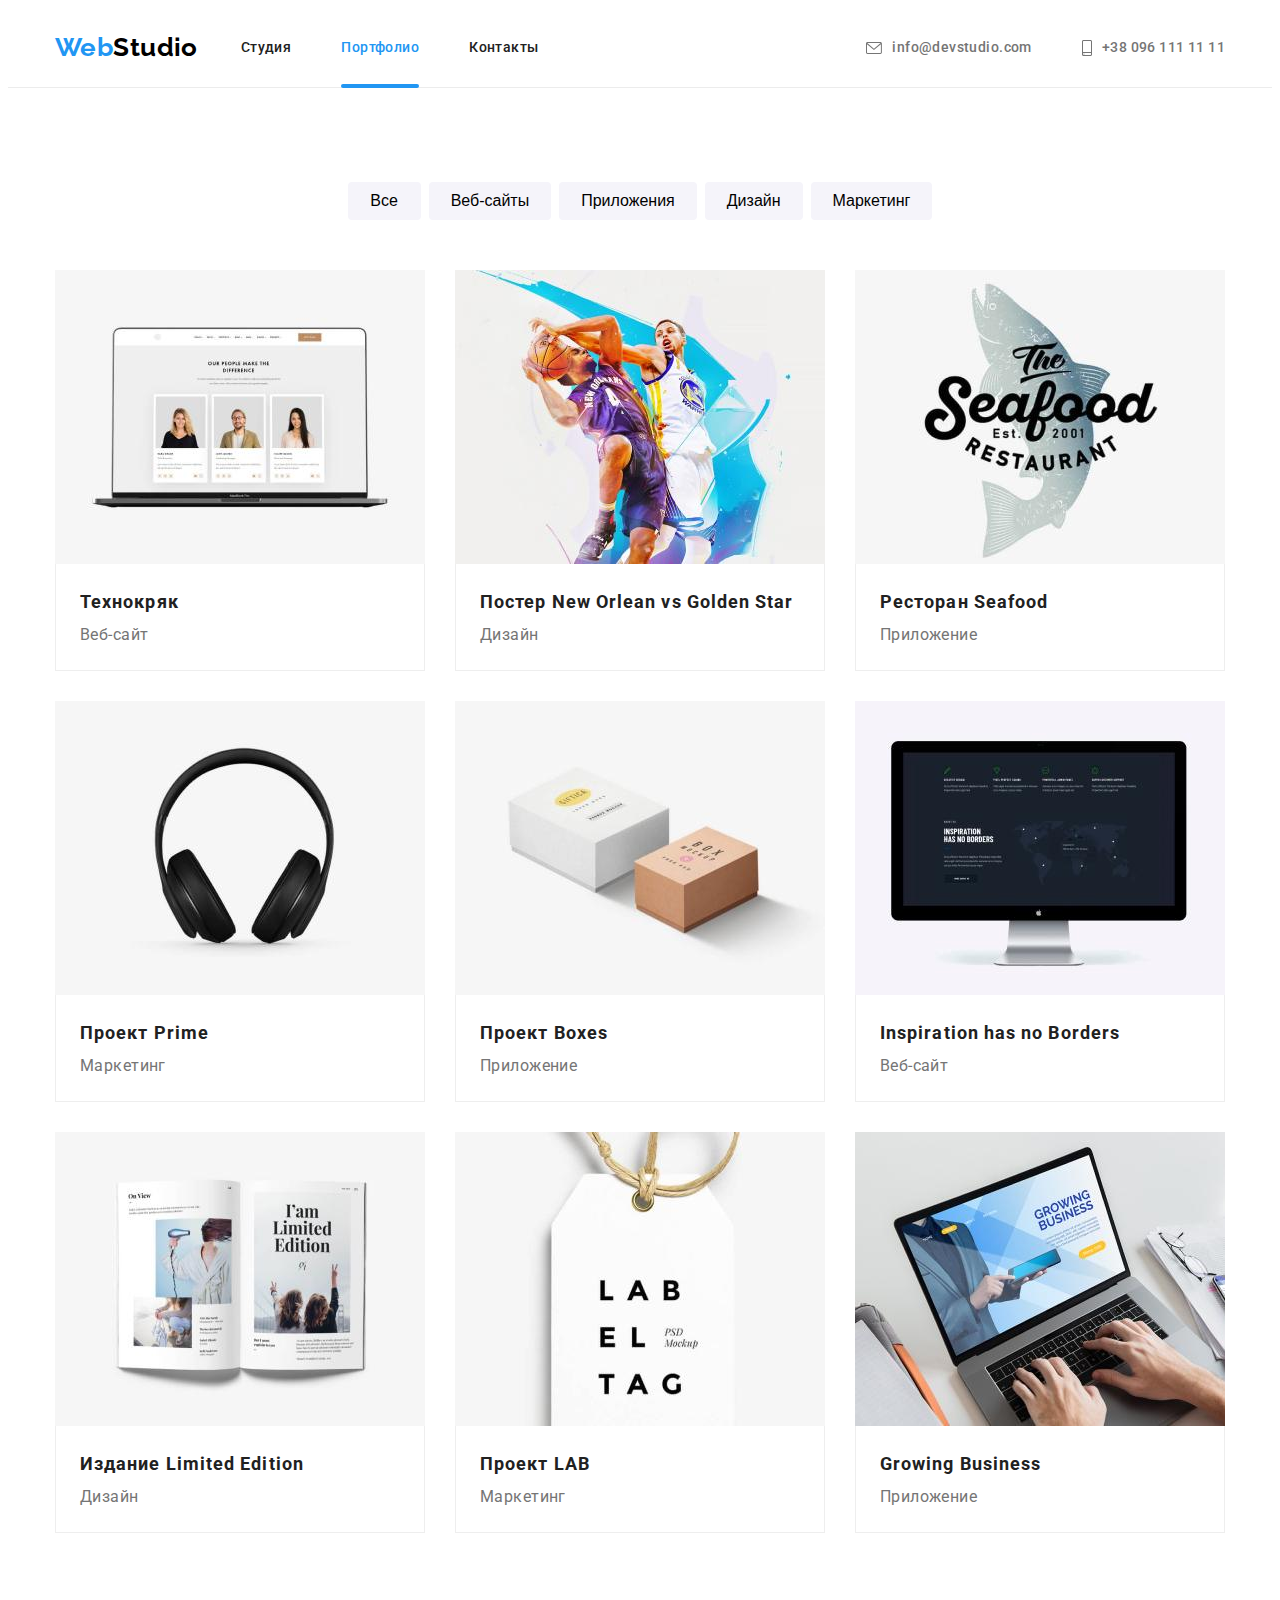
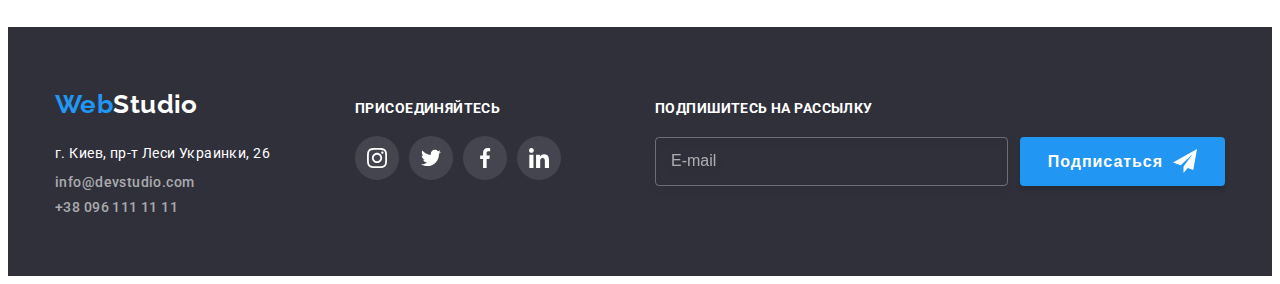
==== portfolio.html @ cdb97df7 "Initial commit" ====
<!DOCTYPE html>
<html lang="en">
  <head>
    <meta charset="UTF-8" />
    <meta http-equiv="X-UA-Compatible" content="IE=edge" />
    <meta name="viewport" content="width=device-width, initial-scale=1.0" />
    <title>Портфолио</title>
    <link
      rel="stylesheet"
      href="https://cdnjs.cloudflare.com/ajax/libs/modern-normalize/1.0.0/modern-normalize.min.css"
      integrity="sha512-ISS7cAi1PEhQ8jnbJpJZMd29NlhNj4AWYyLOSp2CE/CsHxTCu+r+t0D2yoJudVrd0/8fTVPUVDzY5Tvli75u/g=="
      crossorigin="anonymous"
    />
    <link rel="preconnect" href="https://fonts.gstatic.com" />
    <link
      href="https://fonts.googleapis.com/css2?family=Raleway:wght@700&family=Roboto:wght@400;500;700;900&display=swap"
      rel="stylesheet"
    />
    <link rel="stylesheet" href="./css/main.min.css" />
  </head>
  <body>
    <!-- Шапка -->
    <header class="header">
      <div class="header__container container">
        <nav class="header__nav">
          <a href="./index.html" class="logo">
            <span class="logo__web">Web</span><span class="logo__studio">Studio</span></a
          >
          <ul class="list header__links">
            <li class="header__item"><a href="./index.html" class="link header__link">Студия</a></li>
            <li class="header__item"><a href="./portfolio.html" class="link header__link current">Портфолио</a></li>
            <li class="header__item"><a href="" class="link header__link">Контакты</a></li>
          </ul>
        </nav>
        <ul class="list header__contacts">
          <li class="header__item">
            <a href="mailto:info@devstudio.com" class="link header__contact-link mail header__link">
              <svg class="header__icon" width="16" height="12"><use href="./images/sprite.svg#icon-envelope"></use></svg
              >info@devstudio.com
            </a>
          </li>
          <li class="header__item">
            <a href="tel:+380961111111" class="link header__contact-link phone header__link"
              ><svg class="header__icon" width="10" height="16">
                <use href="./images/sprite.svg#icon-smartphone"></use></svg
              >+38 096 111 11 11</a
            >
          </li>
        </ul>
      </div>
    </header>
    <main>
      <section class="section">
        <div class="container">
          <h1 class="visually-hidden">Портфолио</h1>
          <ul class="list filter-list">
            <li class="filter-list__item">
              <button type="button" class="button filter-list__button">Все</button>
            </li>
            <li class="filter-list__item">
              <button type="button" class="button filter-list__button">Веб-сайты</button>
            </li>
            <li class="filter-list__item">
              <button type="button" class="button filter-list__button">Приложения</button>
            </li>
            <li class="filter-list__item">
              <button type="button" class="button filter-list__button">Дизайн</button>
            </li>
            <li class="filter-list__item">
              <button type="button" class="button filter-list__button">Маркетинг</button>
            </li>
          </ul>
          <ul class="list portfolio-list">
            <li class="portfolio-item">
              <a href="" class="link portfolio-item__link">
                <div class="portfolio-item__img">
                  <img src="./images/portfolio/img_1.jpg" alt="ноутбук с открытым сайтом" width="370" />
                  <div class="overlay">
                    <p>
                      Технокряк это современная площадка распространения коронавируса. Компании используют эту платформу
                      для цифрового шпионажа и атак на защищённые сервера конкурентов.
                    </p>
                  </div>
                </div>
                <div class="portfolio-item__meta">
                  <h2 class="portfolio-item__title">Технокряк</h2>
                  <p class="portfolio-item__type">Веб-сайт</p>
                </div>
              </a>
            </li>
            <li class="portfolio-item">
              <a href="" class="link portfolio-item__link">
                <div class="portfolio-item__img">
                  <img src="./images/portfolio/img_2.jpg" alt="постер два баскетболиста" width="370" />
                  <div class="overlay">
                    <p></p>
                  </div>
                </div>
                <div class="portfolio-item__meta">
                  <h2 class="portfolio-item__title">Постер New Orlean vs Golden Star</h2>
                  <h3 class="portfolio-item__type">Дизайн</h3>
                </div>
              </a>
            </li>
            <li class="portfolio-item">
              <a href="" class="link portfolio-item__link">
                <div class="portfolio-item__img">
                  <img src="./images/portfolio/img_3.jpg" alt="логотип ресторана" width="370" />
                  <div class="overlay">
                    <p></p>
                  </div>
                </div>
                <div class="portfolio-item__meta">
                  <h2 class="portfolio-item__title">Ресторан Seafood</h2>
                  <h3 class="portfolio-item__type">Приложение</h3>
                </div>
              </a>
            </li>
            <li class="portfolio-item">
              <a href="" class="link portfolio-item__link">
                <div class="portfolio-item__img">
                  <img src="./images/portfolio/img_4.jpg" alt="наушники" width="370" />
                  <div class="overlay">
                    <p></p>
                  </div>
                </div>
                <div class="portfolio-item__meta">
                  <h2 class="portfolio-item__title">Проект Prime</h2>
                  <h3 class="portfolio-item__type">Маркетинг</h3>
                </div>
              </a>
            </li>
            <li class="portfolio-item">
              <a href="" class="link portfolio-item__link">
                <div class="portfolio-item__img">
                  <img src="./images/portfolio/img_5.jpg" alt="две коробочки" width="370" />
                  <div class="overlay">
                    <p></p>
                  </div>
                </div>
                <div class="portfolio-item__meta">
                  <h2 class="portfolio-item__title">Проект Boxes</h2>
                  <h3 class="portfolio-item__type">Приложение</h3>
                </div>
              </a>
            </li>
            <li class="portfolio-item">
              <a href="" class="link portfolio-item__link">
                <div class="portfolio-item__img">
                  <img src="./images/portfolio/img_6.jpg" alt="монитор для ПК" width="370" />
                  <div class="overlay">
                    <p></p>
                  </div>
                </div>
                <div class="portfolio-item__meta">
                  <h2 class="portfolio-item__title">Inspiration has no Borders</h2>
                  <h3 class="portfolio-item__type">Веб-сайт</h3>
                </div>
              </a>
            </li>
            <li class="portfolio-item">
              <a href="" class="link portfolio-item__link">
                <div class="portfolio-item__img">
                  <img src="./images/portfolio/img_7.jpg" alt="открытая книга" width="370" />
                  <div class="overlay">
                    <p></p>
                  </div>
                </div>
                <div class="portfolio-item__meta">
                  <h2 class="portfolio-item__title">Издание Limited Edition</h2>
                  <h3 class="portfolio-item__type">Дизайн</h3>
                </div>
              </a>
            </li>
            <li class="portfolio-item">
              <a href="" class="link portfolio-item__link">
                <div class="portfolio-item__img">
                  <img src="./images/portfolio/img_8.jpg" alt="ярлык" width="370" />
                  <div class="overlay">
                    <p></p>
                  </div>
                </div>
                <div class="portfolio-item__meta">
                  <h2 class="portfolio-item__title">Проект LAB</h2>
                  <h3 class="portfolio-item__type">Маркетинг</h3>
                </div>
              </a>
            </li>
            <li class="portfolio-item">
              <a href="" class="link portfolio-item__link">
                <div class="portfolio-item__img">
                  <img src="./images/portfolio/img_9.jpg" alt="ноутбук на столе" width="370" />
                  <div class="overlay">
                    <p></p>
                  </div>
                </div>
                <div class="portfolio-item__meta">
                  <h2 class="portfolio-item__title">Growing Business</h2>
                  <h3 class="portfolio-item__type">Приложение</h3>
                </div>
              </a>
            </li>
          </ul>
        </div>
      </section>
    </main>
    <!-- Футер -->
    <footer class="footer">
      <div class="container footer__container">
        <div class="footer__contacts">
          <a href="./index.html" class="logo footer__logo">
            <span class="logo__web">Web</span><span class="logo__studio--footer">Studio</span></a
          >
          <address>
            <span class="address">г. Киев, пр-т Леси Украинки, 26</span>
            <a href="mailto:info@devstudio.com" class="link address__link">info@devstudio.com</a>
            <a href="tel:+380961111111" class="link address__link">+38 096 111 11 11</a>
          </address>
        </div>
        <div class="social-footer">
          <h2 class="social-footer__title">Присоединяйтесь</h2>
          <ul class="list social-footer__list">
            <li class="social-footer__item">
              <a href="" class="link social-footer__link" target="_blank" rel="noreferrer noopener">
                <svg class="social-footer__icon">
                  <use href="./images/sprite.svg#icon-instagram"></use>
                </svg>
              </a>
            </li>
            <li class="social-footer__item">
              <a href="" class="link social-footer__link" target="_blank" rel="noreferrer noopener">
                <svg class="social-footer__icon">
                  <use href="./images/sprite.svg#icon-twitter"></use>
                </svg>
              </a>
            </li>
            <li class="social-footer__item">
              <a href="" class="link social-footer__link" target="_blank" rel="noreferrer noopener">
                <svg class="social-footer__icon">
                  <use href="./images/sprite.svg#icon-facebook"></use>
                </svg>
              </a>
            </li>
            <li class="social-footer__item">
              <a href="" class="link social-footer__link" target="_blank" rel="noreferrer noopener">
                <svg class="social-footer__icon">
                  <use href="./images/sprite.svg#icon-linkedin"></use>
                </svg>
              </a>
            </li>
          </ul>
        </div>
        <div class="subscription">
          <h2 class="subscription__actions">Подпишитесь на рассылку</h2>
          <form class="subscription__form">
            <input class="subscription__form__field" type="email" placeholder="E-mail" name="subscription-email" />
            <button class="subscription__btn-submit" type="submit">
              Подписаться<svg class="subscription__icon" width="24" height="24">
                <use href="./images/sprite.svg#icon-send"></use>
              </svg>
            </button>
          </form>
        </div>
      </div>
    </footer>
  </body>
</html>
---- css/main.min.css ----
:root{--main-text-color: #757575;--title-text-color: #212121;--accent-text-color: #2196f3;--accent-buton-color: #188ce8;--filter-button-color: #f5f4fa;--dark-bg-color: #2f303a;--logo-dark-color: #000000;--main-title-color: #ffffff;--light_bg-color: #f5f4fa;--icon_color: #afb1b8;--animation-proprety: cubic-bezier(0.4, 0, 0.2, 1)}html{box-sizing:border-box}*,*::after,*::before{box-sizing:inherit}body{font-family:'Roboto', sans-serif;font-size:14px;line-height:1.71;letter-spacing:0.03em;color:var(--main-text-color);background-color:var(--main-title-color)}.link{text-decoration:none;font-weight:500;line-height:1.14;color:var(--title-text-color);transition-property:color;transition-duration:250ms;transition-timing-function:var(--animation-proprety)}.current,.link:hover,.link:focus{color:var(--accent-text-color)}.list{list-style:none;padding-left:0;margin:0}.list-title{font-size:14px;line-height:1.17;text-transform:uppercase;margin-bottom:10px}.title{font-weight:700;color:var(--title-text-color)}address{font-style:normal}h1,h2,h3,ul,p{margin-top:0;margin-bottom:0}img{display:block;max-width:100%;height:auto}.section{padding-bottom:94px;padding-top:94px}.section-title{margin-bottom:50px;font-size:36px;line-height:1.17;text-align:center}.visually-hidden{position:absolute !important;clip:rect(1px 1px 1px 1px);clip:rect(1px, 1px, 1px, 1px);padding:0 !important;border:0 !important;height:1px !important;width:1px !important;overflow:hidden}.container{width:1200px;padding-left:15px;padding-right:15px;margin-left:auto;margin-right:auto}.button{display:inline-block;padding:6px 22px;font-weight:500;font-size:16px;line-height:1.62;text-align:center;cursor:pointer;min-width:73px}.hero__button{font-weight:700;font-size:16px;line-height:1.87;text-align:center;letter-spacing:0.06em;background-color:var(--accent-text-color);color:var(--main-title-color);border:none;box-shadow:0px 4px 4px rgba(0,0,0,0.15);border-radius:4px;padding:10px 32px;transition-property:background-color;transition-duration:250ms;transition-timing-function:var(--animation-proprety)}.hero__button:focus,.hero__button:hover{background-color:var(--accent-buton-color)}.filter-list__button{background-color:var(--filter-button-color);border:none;border-radius:4px;transition-property:background-color, color, box-shadow;transition-duration:250ms;transition-timing-function:var(--animation-proprety)}.filter-list__button:hover,.filter-list__button:active,.filter-list__button:focus{background-color:var(--accent-text-color);color:var(--main-title-color);box-shadow:0px 3px 1px rgba(0,0,0,0.1),0px 1px 2px rgba(0,0,0,0.08),0px 2px 2px rgba(0,0,0,0.12)}.logo{display:inline-block;font-family:'Raleway', sans-serif;text-decoration:none;font-weight:700;font-size:26px;line-height:1.38;margin-right:93px}.logo__web{color:var(--accent-text-color)}.logo__studio{color:var(--logo-dark-color)}.logo__studio--footer{color:var(--main-title-color)}.social-list{display:inline-flex;padding-top:16px}.social-list__item+.social-list__item{margin-left:10px}.social-icons__link{display:flex;justify-content:center;align-items:center;width:44px;height:44px;border-radius:50%;background-color:var(--main-title-color);transition-property:background-color;transition-duration:250ms;transition-timing-function:var(--animation-proprety)}.social-icons__link:hover,.social-icons__link:focus{background-color:var(--accent-text-color)}.social-icons__link:hover .social-list__icon,.social-icons__link:focus .social-list__icon{fill:var(--main-title-color)}.social-list__icon{width:20px;height:20px;fill:var(--icon_color);transition-property:fill;transition-duration:250ms;transition-timing-function:var(--animation-proprety)}.social-footer__title{font-size:14px;font-weight:700;line-height:16px;letter-spacing:0.03em;text-transform:uppercase;margin-bottom:20px;color:var(--main-title-color);text-transform:uppercase}.social-footer__list{display:inline-flex}.social-footer__item+.social-footer__item{margin-left:10px}.social-footer__link{display:flex;justify-content:center;align-items:center;width:44px;height:44px;border-radius:50%;background:rgba(255,255,255,0.1);transition-property:background-color;transition-duration:250ms;transition-timing-function:var(--animation-proprety)}.social-footer__link:hover,.social-footer__link:focus{background-color:var(--accent-text-color)}.social-footer__icon{width:20px;height:20px;fill:var(--main-title-color)}.filter-list{display:flex;justify-content:center}.filter-list__item{margin-right:8px}.filter-list__item:last-child{margin-right:0}.backdrop{position:fixed;top:0;left:0;background-color:rgba(0,0,0,0.2);width:100%;height:100%;opacity:1;transition:opacity 250ms var(--animation-proprety)}.modal{position:absolute;top:50%;left:50%;padding:40px;transform:translate(-50%, -50%);width:100%;max-width:530px;min-height:580px;background:var(--main-title-color);box-shadow:0px 1px 3px rgba(0,0,0,0.12),0px 1px 1px rgba(0,0,0,0.14),0px 2px 1px rgba(0,0,0,0.2);border-radius:4px;transition-duration:250ms;transition-timing-function:var(--animation-proprety);justify-content:center}.backdrop.is-hidden{opacity:0;visibility:hidden;pointer-events:none}.is-hidden .modal{transform:translate(100%, 100%) scale(0)}.modal__btn-close{display:flex;position:absolute;top:8px;right:8px;width:30px;height:30px;background:#ffffff;border:1px solid #e6e6e6;border-radius:50%;box-sizing:border-box;justify-content:center;align-items:center;transition-duration:250ms;transition-timing-function:var(--animation-proprety)}.modal__btn-close:hover,.modal__btn-close:focus{fill:var(--accent-text-color)}.modal__btn-submit{border:none;background:var(--accent-text-color);box-shadow:0px 4px 4px rgba(0,0,0,0.15);border-radius:4px;padding:10px 55px;font-weight:700;line-height:1.87;letter-spacing:0.06em;color:var(--main-title-color);margin:auto;transition-duration:250ms;transition-timing-function:var(--animation-proprety)}.modal__btn-submit:focus,.modal__btn-submit:hover{background:var(--accent-buton-color);box-shadow:0px 4px 4px rgba(0,0,0,0.15);border-radius:4px}.form{flex-direction:column;display:flex;justify-content:center}.form__title{font-weight:700;font-size:20px;line-height:1.15;text-align:center;letter-spacing:0.03em;color:var(--title-text-color);margin-bottom:12px}.form__field{position:relative;flex-direction:column;display:flex;margin-bottom:10px}.form__actions{border:1px solid rgba(33,33,33,0.2);box-sizing:border-box;border-radius:4px;padding-top:11px;padding-bottom:11px;padding-left:41px;transition-duration:250ms;transition-timing-function:var(--animation-proprety)}.form__actions:focus{border:1px solid var(--accent-text-color);box-sizing:border-box;border-radius:4px;outline-style:var(--accent-text-color)}.form__actions:focus+.form__icon{fill:var(--accent-text-color)}.form__label{font-size:12px;line-height:1.16;letter-spacing:0.01em;color:var(--main-text-color);margin-bottom:4px}.form__icon{position:absolute;display:inline-block;top:29px;left:15px;transition-duration:250ms;transition-timing-function:var(--animation-proprety)}.form__massage{resize:none;padding:12px 16px;margin-bottom:20px}.form__massage::placeholder{font-size:12px;line-height:1.16;letter-spacing:0.01em;color:rgba(117,117,117,0.5)}.policy-check{padding-bottom:30px}.policy-check__label{display:flex;align-items:center;justify-content:center;font-size:14px;line-height:1.71;color:var(--main-text-color)}.policy-check__checkbox{-webkit-appearance:none;-moz-appearance:none;position:absolute}.policy-check__checkbox:checked+.policy-check__icon{border-color:transparent;background-color:var(--main-title-color);background-image:url(../images/icon_check.svg);background-size:contain;background-origin:border-box;transition-duration:250ms;transition-timing-function:var(--animation-proprety)}.policy-check__icon{width:16px;height:15px;border:2px solid var(--title-text-color);border-radius:2px;margin-right:7px;transition-duration:250ms;transition-timing-function:var(--animation-proprety)}.policy-check__link{color:var(--accent-text-color);padding-left:4px}.overlay{position:absolute;top:0;left:0;width:100%;height:100%;background-color:rgba(33,150,243,0.9);transform:translatey(100%);transition:transform 250ms var(--animation-proprety);padding:63px 24px;font-size:18px;font-weight:400;line-height:1.56;color:var(--main-title-color)}.subscription{flex-basis:calc(50% - 15px)}.subscription__actions{font-family:Roboto;font-style:normal;font-size:14px;font-weight:700;line-height:1.14;text-transform:uppercase;color:var(--main-title-color);margin-bottom:20px}.subscription__form{display:flex;justify-content:space-between}.subscription__form ::placeholder{font-size:16px;line-height:1.25;color:rgba(255,255,255,0.6)}.subscription__form__field{width:100%;border:1px solid rgba(255,255,255,0.3);box-sizing:border-box;filter:drop-shadow(0px 4px 4px rgba(0,0,0,0.15));border-radius:4px;background-color:transparent;padding:15px;margin-bottom:0px;color:var(--main-title-color)}.subscription__btn-submit{border:none;display:flex;padding:10px 28px;background:var(--accent-text-color);box-shadow:0px 4px 4px rgba(0,0,0,0.15);border-radius:4px;color:var(--main-title-color);font-weight:700;line-height:1.87;font-size:16px;letter-spacing:0.06em;cursor:pointer;margin-left:12px;align-items:center}.subscription__icon{margin-left:10px}.header{height:80px;border-bottom:1px solid #ececec}.header__container{display:flex;align-items:center;justify-content:space-between;padding-top:0;padding-bottom:0}.header__nav{display:flex;align-items:center}.header__links{display:flex;align-items:center;margin-left:-50px}.header__contacts{display:flex;align-items:center}.header__item{position:relative;margin-left:50px}.header__item:first-child{margin-left:0}.current::after{content:'';position:absolute;bottom:0;left:0;width:100%;height:4px;background:var(--accent-text-color);border-radius:2px}.header__link{display:block;padding-top:32px;padding-bottom:32px}.header__contact-link{display:inline-flex;align-items:center;color:var(--main-text-color)}.header__contact-link:hover .header__icon{fill:var(--accent-text-color)}.header__icon{fill:var(--main-text-color);margin-right:10px;transition-property:fill;transition-duration:250ms;transition-timing-function:var(--animation-proprety)}.hero{padding-left:0;padding-right:0;text-align:center;max-width:1600px;height:600px;background-color:var(--dark-bg-color);margin-right:auto;margin-left:auto;background-image:linear-gradient(to right, rgba(47,48,58,0.4), rgba(47,48,58,0.4)),url(../css/img/hero.jpg);background-position:center;background-repeat:no-repeat;background-size:cover}.hero__container{text-align:center;max-width:696px;padding-top:200px;padding-bottom:200px}.hero__main-title{margin-bottom:30px;font-weight:900;font-size:44px;line-height:1.36;color:var(--main-title-color);letter-spacing:0.06em;text-transform:uppercase}.advantages__list{display:flex}.advantages__item+.advantages__item{margin-left:30px}.advantages__list-title{font-size:14px;line-height:1.17;text-transform:uppercase;margin-bottom:10px;padding-top:30px}.advantages__item::before{display:block;content:'';height:120px;background-color:var(--light_bg-color);background-position:center;background-repeat:no-repeat;border-radius:4px}.advantages__icon-antena::before{background-image:url(../css/img/antenna.svg)}.advantages__icon-clock::before{background-image:url(../css/img/clock.svg)}.advantages__icon-diagram::before{background-image:url(../css/img/diagram.svg)}.advantages__icon-astronaut::before{background-image:url(../css/img/astronaut.svg)}.about-us{padding-top:0}.about-us__item+.about-us__item{margin-left:30px}.about-us__container{padding-top:0px}.about-us__list{display:flex}.about-us__item{position:relative}.about-us__list-title{position:absolute;font-size:14px;line-height:1.17;text-transform:uppercase;margin-bottom:10px;bottom:0;margin-bottom:0;text-align:center;width:100%;padding-top:27px;padding-bottom:27px;color:var(--main-title-color);background-color:rgba(47,48,58,0.8)}.our-team{background-color:var(--light_bg-color)}.our-team__list{display:flex;justify-content:space-between;font-size:16px;line-height:1.187;text-align:center}.team-member{width:270px;height:428px;background:#ffffff;box-shadow:0px 1px 3px rgba(0,0,0,0.12),0px 1px 1px rgba(0,0,0,0.14),0px 2px 1px rgba(0,0,0,0.2);border-radius:0px 0px 4px 4px}.team-member+.team-member{margin-left:30px}.team-member__info{padding-top:30px;padding-bottom:30px}.team-member__name{padding-bottom:10px;font-weight:500;color:#212121}.customers__list{display:flex}.customers__item+.customers__item{margin-left:30px}.customers__link{display:inline-flex;align-items:center;justify-content:center;height:90px;width:170px;border:1px solid var(--icon_color);box-sizing:border-box;border-radius:4px;fill:var(--icon_color);transition-property:border;transition-duration:250ms;transition-timing-function:var(--animation-proprety)}.customers__link:hover,.customers__link:focus{border:1px solid var(--accent-text-color)}.customers__link:hover .customers__logo,.customers__link:focus .customers__logo{fill:var(--accent-text-color)}.customers__logo{transition-property:fill;transition-duration:250ms;transition-timing-function:var(--animation-proprety)}.portfolio-item__meta{background:#ffffff;border-right:1px solid #eeeeee;border-bottom:1px solid #eeeeee;border-left:1px solid #eeeeee;padding:20px 24px}.portfolio-item__title{font-size:18px;line-height:2;letter-spacing:0.06em}.portfolio-item__type{font-weight:400;font-size:16px;line-height:1.87;color:var(--main-text-color)}.portfolio-list{display:flex;flex-wrap:wrap;padding-top:50px}.portfolio-item{margin-right:30px;margin-bottom:30px;background:#ffffff;flex-basis:calc((100% - 60px) / 3)}.portfolio-item:nth-child(3n){margin-right:0}.portfolio-item:nth-last-child(-n+3){margin-bottom:0}.portfolio-item:hover .overlay{transform:translatey(0)}.portfolio-item__link{display:block;transition-property:color, box-sizing, box-shadow;transition-duration:250ms;transition-timing-function:var(--animation-proprety)}.portfolio-item__link:hover,.portfolio-item__link:focus{color:var(--title-text-color);border:1px solid #eeeeee;box-sizing:border-box;box-shadow:0px 1px 1px rgba(0,0,0,0.12),0px 4px 4px rgba(0,0,0,0.06),1px 4px 6px rgba(0,0,0,0.16)}.portfolio-item__img{position:relative;overflow:hidden}.footer{background-color:var(--dark-bg-color)}.footer__logo{display:block;margin-bottom:20px}.footer__container{display:flex;align-items:baseline;justify-content:space-between;padding-top:60px;padding-bottom:60px}.address{color:var(--main-title-color)}.address__link{display:block;padding-top:9px;color:rgba(255,255,255,0.6)}.social-footer,.footer__contacts{flex-basis:calc((50% - 45px) / 2)}
/*# sourceMappingURL=main.min.css.map */
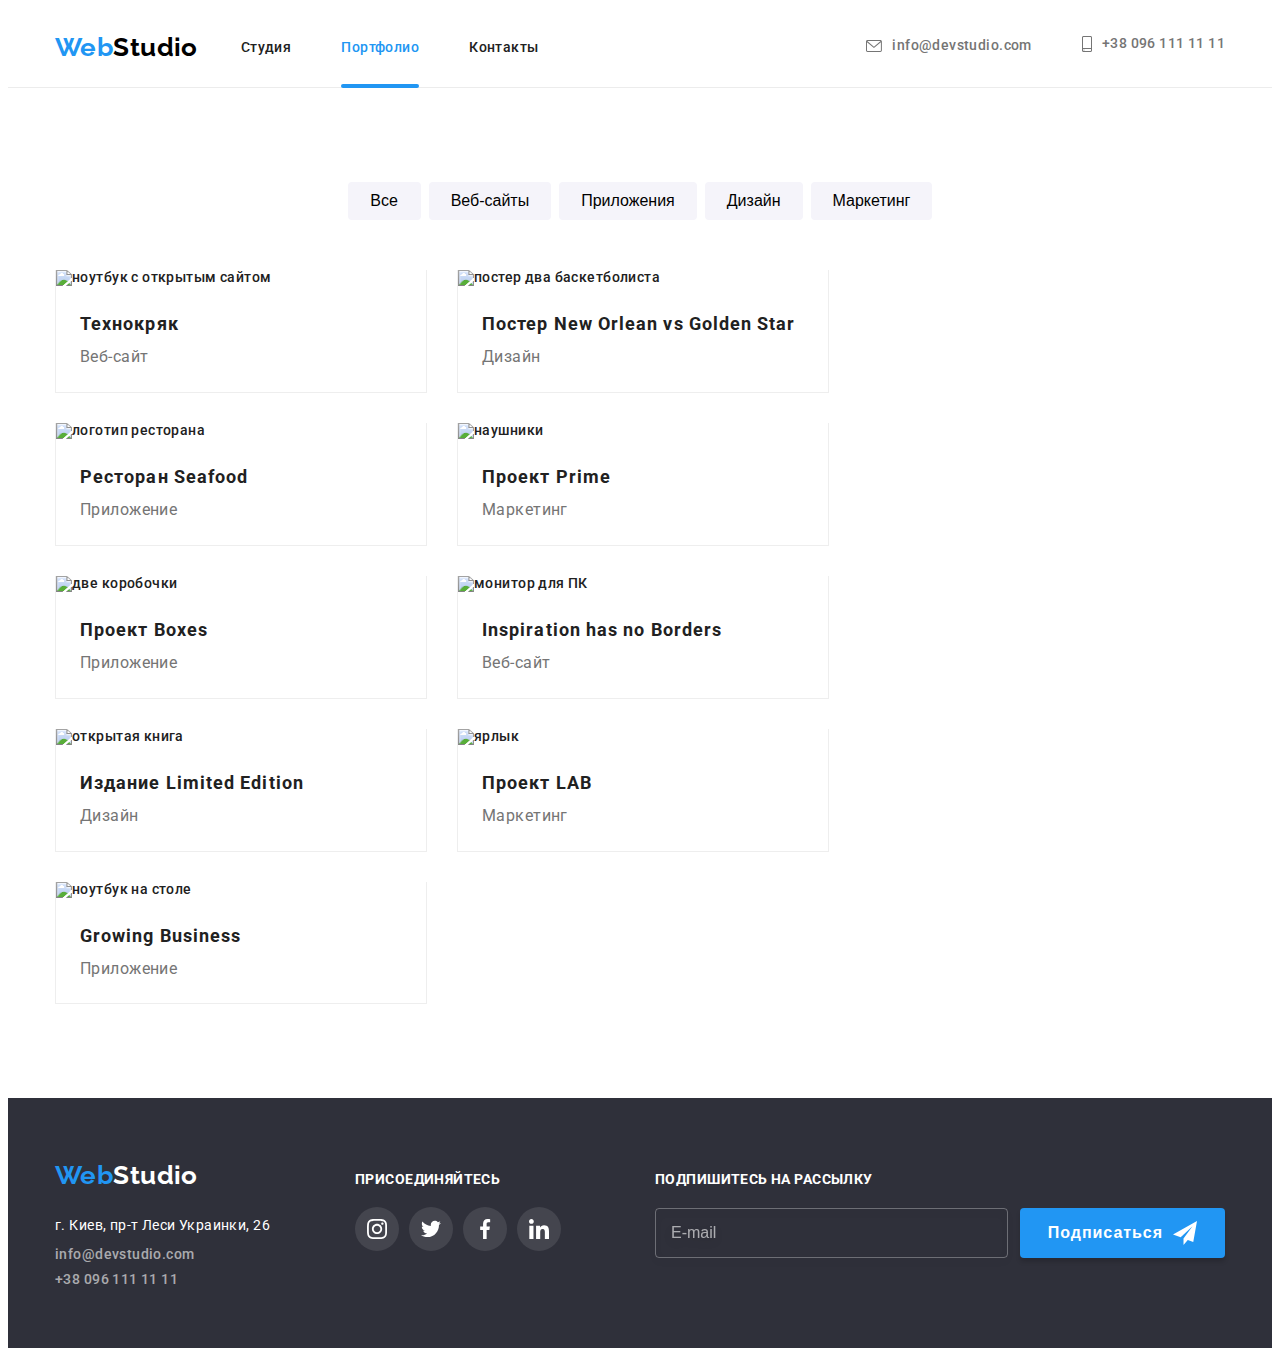
==== commit fc673af0: "first_update" ====
--- a/portfolio.html
+++ b/portfolio.html
@@ -33,20 +33,57 @@
           </ul>
         </nav>
         <ul class="list header__contacts">
-          <li class="header__item">
-            <a href="mailto:info@devstudio.com" class="link header__contact-link mail header__link">
+          <li class="header__contact-item">
+            <a href="mailto:info@devstudio.com" class="link header__contact-link mail">
               <svg class="header__icon" width="16" height="12"><use href="./images/sprite.svg#icon-envelope"></use></svg
               >info@devstudio.com
             </a>
           </li>
-          <li class="header__item">
-            <a href="tel:+380961111111" class="link header__contact-link phone header__link"
+          <li class="header__contact-item">
+            <a href="tel:+380961111111" class="link header__contact-link phone"
               ><svg class="header__icon" width="10" height="16">
                 <use href="./images/sprite.svg#icon-smartphone"></use></svg
               >+38 096 111 11 11</a
             >
           </li>
         </ul>
+        <button type="button" class="menu-button" aria-expanded="false" data-menu-button>
+          <svg class="menu__icon" width="40" height="40" aria-label="Переключатель мобильного меню">
+            <use class="icon-menu" href="./images/sprite.svg#icon-menu"></use>
+            <use class="icon-close" href="./images/sprite.svg#icon-close"></use>
+          </svg>
+        </button>
+        <div class="menu-container" data-menu>
+          <nav>
+            <ul class="list menu__nav">
+              <li class="nav__item"><a href="./index.html" class="link">Студия</a></li>
+              <li class="nav__item"><a href="./portfolio.html" class="link menu__current">Портфолио</a></li>
+              <li class="nav__item"><a href="" class="link">Контакты</a></li>
+            </ul>
+          </nav>
+          <ul class="list menu_contacts">
+            <li class="contacts__item">
+              <a href="tel:+380961111111" class="link contacts__item--tel">+38 096 111 11 11</a>
+            </li>
+            <li class="contacts__item">
+              <a href="mailto:info@devstudio.com" class="link contacts__item--mail"> info@devstudio.com </a>
+            </li>
+          </ul>
+          <ul class="menu__social">
+            <li class="list menu__social-item">
+              <a href="" class="link menu__social-link" target="_blank" rel="noopener noreferrer">Instagram</a>
+            </li>
+            <li class="list menu__social-item">
+              <a href="" class="link menu__social-link" target="_blank" rel="noopener noreferrer">Twitter</a>
+            </li>
+            <li class="list menu__social-item">
+              <a href="" class="link menu__social-link" target="_blank" rel="noopener noreferrer">Facebook</a>
+            </li>
+            <li class="list menu__social-item">
+              <a href="" class="link menu__social-link" target="_blank" rel="noopener noreferrer">Linkedin</a>
+            </li>
+          </ul>
+        </div>
       </div>
     </header>
     <main>
@@ -263,5 +300,6 @@
         </div>
       </div>
     </footer>
+    <script src="./js/menu.js"></script>
   </body>
 </html>
--- a/css/main.min.css
+++ b/css/main.min.css
@@ -1,2 +1,2 @@
-:root{--main-text-color: #757575;--title-text-color: #212121;--accent-text-color: #2196f3;--accent-buton-color: #188ce8;--filter-button-color: #f5f4fa;--dark-bg-color: #2f303a;--logo-dark-color: #000000;--main-title-color: #ffffff;--light_bg-color: #f5f4fa;--icon_color: #afb1b8;--animation-proprety: cubic-bezier(0.4, 0, 0.2, 1)}html{box-sizing:border-box}*,*::after,*::before{box-sizing:inherit}body{font-family:'Roboto', sans-serif;font-size:14px;line-height:1.71;letter-spacing:0.03em;color:var(--main-text-color);background-color:var(--main-title-color)}.link{text-decoration:none;font-weight:500;line-height:1.14;color:var(--title-text-color);transition-property:color;transition-duration:250ms;transition-timing-function:var(--animation-proprety)}.current,.link:hover,.link:focus{color:var(--accent-text-color)}.list{list-style:none;padding-left:0;margin:0}.list-title{font-size:14px;line-height:1.17;text-transform:uppercase;margin-bottom:10px}.title{font-weight:700;color:var(--title-text-color)}address{font-style:normal}h1,h2,h3,ul,p{margin-top:0;margin-bottom:0}img{display:block;max-width:100%;height:auto}.section{padding-bottom:94px;padding-top:94px}.section-title{margin-bottom:50px;font-size:36px;line-height:1.17;text-align:center}.visually-hidden{position:absolute !important;clip:rect(1px 1px 1px 1px);clip:rect(1px, 1px, 1px, 1px);padding:0 !important;border:0 !important;height:1px !important;width:1px !important;overflow:hidden}.container{width:1200px;padding-left:15px;padding-right:15px;margin-left:auto;margin-right:auto}.button{display:inline-block;padding:6px 22px;font-weight:500;font-size:16px;line-height:1.62;text-align:center;cursor:pointer;min-width:73px}.hero__button{font-weight:700;font-size:16px;line-height:1.87;text-align:center;letter-spacing:0.06em;background-color:var(--accent-text-color);color:var(--main-title-color);border:none;box-shadow:0px 4px 4px rgba(0,0,0,0.15);border-radius:4px;padding:10px 32px;transition-property:background-color;transition-duration:250ms;transition-timing-function:var(--animation-proprety)}.hero__button:focus,.hero__button:hover{background-color:var(--accent-buton-color)}.filter-list__button{background-color:var(--filter-button-color);border:none;border-radius:4px;transition-property:background-color, color, box-shadow;transition-duration:250ms;transition-timing-function:var(--animation-proprety)}.filter-list__button:hover,.filter-list__button:active,.filter-list__button:focus{background-color:var(--accent-text-color);color:var(--main-title-color);box-shadow:0px 3px 1px rgba(0,0,0,0.1),0px 1px 2px rgba(0,0,0,0.08),0px 2px 2px rgba(0,0,0,0.12)}.logo{display:inline-block;font-family:'Raleway', sans-serif;text-decoration:none;font-weight:700;font-size:26px;line-height:1.38;margin-right:93px}.logo__web{color:var(--accent-text-color)}.logo__studio{color:var(--logo-dark-color)}.logo__studio--footer{color:var(--main-title-color)}.social-list{display:inline-flex;padding-top:16px}.social-list__item+.social-list__item{margin-left:10px}.social-icons__link{display:flex;justify-content:center;align-items:center;width:44px;height:44px;border-radius:50%;background-color:var(--main-title-color);transition-property:background-color;transition-duration:250ms;transition-timing-function:var(--animation-proprety)}.social-icons__link:hover,.social-icons__link:focus{background-color:var(--accent-text-color)}.social-icons__link:hover .social-list__icon,.social-icons__link:focus .social-list__icon{fill:var(--main-title-color)}.social-list__icon{width:20px;height:20px;fill:var(--icon_color);transition-property:fill;transition-duration:250ms;transition-timing-function:var(--animation-proprety)}.social-footer__title{font-size:14px;font-weight:700;line-height:16px;letter-spacing:0.03em;text-transform:uppercase;margin-bottom:20px;color:var(--main-title-color);text-transform:uppercase}.social-footer__list{display:inline-flex}.social-footer__item+.social-footer__item{margin-left:10px}.social-footer__link{display:flex;justify-content:center;align-items:center;width:44px;height:44px;border-radius:50%;background:rgba(255,255,255,0.1);transition-property:background-color;transition-duration:250ms;transition-timing-function:var(--animation-proprety)}.social-footer__link:hover,.social-footer__link:focus{background-color:var(--accent-text-color)}.social-footer__icon{width:20px;height:20px;fill:var(--main-title-color)}.filter-list{display:flex;justify-content:center}.filter-list__item{margin-right:8px}.filter-list__item:last-child{margin-right:0}.backdrop{position:fixed;top:0;left:0;background-color:rgba(0,0,0,0.2);width:100%;height:100%;opacity:1;transition:opacity 250ms var(--animation-proprety)}.modal{position:absolute;top:50%;left:50%;padding:40px;transform:translate(-50%, -50%);width:100%;max-width:530px;min-height:580px;background:var(--main-title-color);box-shadow:0px 1px 3px rgba(0,0,0,0.12),0px 1px 1px rgba(0,0,0,0.14),0px 2px 1px rgba(0,0,0,0.2);border-radius:4px;transition-duration:250ms;transition-timing-function:var(--animation-proprety);justify-content:center}.backdrop.is-hidden{opacity:0;visibility:hidden;pointer-events:none}.is-hidden .modal{transform:translate(100%, 100%) scale(0)}.modal__btn-close{display:flex;position:absolute;top:8px;right:8px;width:30px;height:30px;background:#ffffff;border:1px solid #e6e6e6;border-radius:50%;box-sizing:border-box;justify-content:center;align-items:center;transition-duration:250ms;transition-timing-function:var(--animation-proprety)}.modal__btn-close:hover,.modal__btn-close:focus{fill:var(--accent-text-color)}.modal__btn-submit{border:none;background:var(--accent-text-color);box-shadow:0px 4px 4px rgba(0,0,0,0.15);border-radius:4px;padding:10px 55px;font-weight:700;line-height:1.87;letter-spacing:0.06em;color:var(--main-title-color);margin:auto;transition-duration:250ms;transition-timing-function:var(--animation-proprety)}.modal__btn-submit:focus,.modal__btn-submit:hover{background:var(--accent-buton-color);box-shadow:0px 4px 4px rgba(0,0,0,0.15);border-radius:4px}.form{flex-direction:column;display:flex;justify-content:center}.form__title{font-weight:700;font-size:20px;line-height:1.15;text-align:center;letter-spacing:0.03em;color:var(--title-text-color);margin-bottom:12px}.form__field{position:relative;flex-direction:column;display:flex;margin-bottom:10px}.form__actions{border:1px solid rgba(33,33,33,0.2);box-sizing:border-box;border-radius:4px;padding-top:11px;padding-bottom:11px;padding-left:41px;transition-duration:250ms;transition-timing-function:var(--animation-proprety)}.form__actions:focus{border:1px solid var(--accent-text-color);box-sizing:border-box;border-radius:4px;outline-style:var(--accent-text-color)}.form__actions:focus+.form__icon{fill:var(--accent-text-color)}.form__label{font-size:12px;line-height:1.16;letter-spacing:0.01em;color:var(--main-text-color);margin-bottom:4px}.form__icon{position:absolute;display:inline-block;top:29px;left:15px;transition-duration:250ms;transition-timing-function:var(--animation-proprety)}.form__massage{resize:none;padding:12px 16px;margin-bottom:20px}.form__massage::placeholder{font-size:12px;line-height:1.16;letter-spacing:0.01em;color:rgba(117,117,117,0.5)}.policy-check{padding-bottom:30px}.policy-check__label{display:flex;align-items:center;justify-content:center;font-size:14px;line-height:1.71;color:var(--main-text-color)}.policy-check__checkbox{-webkit-appearance:none;-moz-appearance:none;position:absolute}.policy-check__checkbox:checked+.policy-check__icon{border-color:transparent;background-color:var(--main-title-color);background-image:url(../images/icon_check.svg);background-size:contain;background-origin:border-box;transition-duration:250ms;transition-timing-function:var(--animation-proprety)}.policy-check__icon{width:16px;height:15px;border:2px solid var(--title-text-color);border-radius:2px;margin-right:7px;transition-duration:250ms;transition-timing-function:var(--animation-proprety)}.policy-check__link{color:var(--accent-text-color);padding-left:4px}.overlay{position:absolute;top:0;left:0;width:100%;height:100%;background-color:rgba(33,150,243,0.9);transform:translatey(100%);transition:transform 250ms var(--animation-proprety);padding:63px 24px;font-size:18px;font-weight:400;line-height:1.56;color:var(--main-title-color)}.subscription{flex-basis:calc(50% - 15px)}.subscription__actions{font-family:Roboto;font-style:normal;font-size:14px;font-weight:700;line-height:1.14;text-transform:uppercase;color:var(--main-title-color);margin-bottom:20px}.subscription__form{display:flex;justify-content:space-between}.subscription__form ::placeholder{font-size:16px;line-height:1.25;color:rgba(255,255,255,0.6)}.subscription__form__field{width:100%;border:1px solid rgba(255,255,255,0.3);box-sizing:border-box;filter:drop-shadow(0px 4px 4px rgba(0,0,0,0.15));border-radius:4px;background-color:transparent;padding:15px;margin-bottom:0px;color:var(--main-title-color)}.subscription__btn-submit{border:none;display:flex;padding:10px 28px;background:var(--accent-text-color);box-shadow:0px 4px 4px rgba(0,0,0,0.15);border-radius:4px;color:var(--main-title-color);font-weight:700;line-height:1.87;font-size:16px;letter-spacing:0.06em;cursor:pointer;margin-left:12px;align-items:center}.subscription__icon{margin-left:10px}.header{height:80px;border-bottom:1px solid #ececec}.header__container{display:flex;align-items:center;justify-content:space-between;padding-top:0;padding-bottom:0}.header__nav{display:flex;align-items:center}.header__links{display:flex;align-items:center;margin-left:-50px}.header__contacts{display:flex;align-items:center}.header__item{position:relative;margin-left:50px}.header__item:first-child{margin-left:0}.current::after{content:'';position:absolute;bottom:0;left:0;width:100%;height:4px;background:var(--accent-text-color);border-radius:2px}.header__link{display:block;padding-top:32px;padding-bottom:32px}.header__contact-link{display:inline-flex;align-items:center;color:var(--main-text-color)}.header__contact-link:hover .header__icon{fill:var(--accent-text-color)}.header__icon{fill:var(--main-text-color);margin-right:10px;transition-property:fill;transition-duration:250ms;transition-timing-function:var(--animation-proprety)}.hero{padding-left:0;padding-right:0;text-align:center;max-width:1600px;height:600px;background-color:var(--dark-bg-color);margin-right:auto;margin-left:auto;background-image:linear-gradient(to right, rgba(47,48,58,0.4), rgba(47,48,58,0.4)),url(../css/img/hero.jpg);background-position:center;background-repeat:no-repeat;background-size:cover}.hero__container{text-align:center;max-width:696px;padding-top:200px;padding-bottom:200px}.hero__main-title{margin-bottom:30px;font-weight:900;font-size:44px;line-height:1.36;color:var(--main-title-color);letter-spacing:0.06em;text-transform:uppercase}.advantages__list{display:flex}.advantages__item+.advantages__item{margin-left:30px}.advantages__list-title{font-size:14px;line-height:1.17;text-transform:uppercase;margin-bottom:10px;padding-top:30px}.advantages__item::before{display:block;content:'';height:120px;background-color:var(--light_bg-color);background-position:center;background-repeat:no-repeat;border-radius:4px}.advantages__icon-antena::before{background-image:url(../css/img/antenna.svg)}.advantages__icon-clock::before{background-image:url(../css/img/clock.svg)}.advantages__icon-diagram::before{background-image:url(../css/img/diagram.svg)}.advantages__icon-astronaut::before{background-image:url(../css/img/astronaut.svg)}.about-us{padding-top:0}.about-us__item+.about-us__item{margin-left:30px}.about-us__container{padding-top:0px}.about-us__list{display:flex}.about-us__item{position:relative}.about-us__list-title{position:absolute;font-size:14px;line-height:1.17;text-transform:uppercase;margin-bottom:10px;bottom:0;margin-bottom:0;text-align:center;width:100%;padding-top:27px;padding-bottom:27px;color:var(--main-title-color);background-color:rgba(47,48,58,0.8)}.our-team{background-color:var(--light_bg-color)}.our-team__list{display:flex;justify-content:space-between;font-size:16px;line-height:1.187;text-align:center}.team-member{width:270px;height:428px;background:#ffffff;box-shadow:0px 1px 3px rgba(0,0,0,0.12),0px 1px 1px rgba(0,0,0,0.14),0px 2px 1px rgba(0,0,0,0.2);border-radius:0px 0px 4px 4px}.team-member+.team-member{margin-left:30px}.team-member__info{padding-top:30px;padding-bottom:30px}.team-member__name{padding-bottom:10px;font-weight:500;color:#212121}.customers__list{display:flex}.customers__item+.customers__item{margin-left:30px}.customers__link{display:inline-flex;align-items:center;justify-content:center;height:90px;width:170px;border:1px solid var(--icon_color);box-sizing:border-box;border-radius:4px;fill:var(--icon_color);transition-property:border;transition-duration:250ms;transition-timing-function:var(--animation-proprety)}.customers__link:hover,.customers__link:focus{border:1px solid var(--accent-text-color)}.customers__link:hover .customers__logo,.customers__link:focus .customers__logo{fill:var(--accent-text-color)}.customers__logo{transition-property:fill;transition-duration:250ms;transition-timing-function:var(--animation-proprety)}.portfolio-item__meta{background:#ffffff;border-right:1px solid #eeeeee;border-bottom:1px solid #eeeeee;border-left:1px solid #eeeeee;padding:20px 24px}.portfolio-item__title{font-size:18px;line-height:2;letter-spacing:0.06em}.portfolio-item__type{font-weight:400;font-size:16px;line-height:1.87;color:var(--main-text-color)}.portfolio-list{display:flex;flex-wrap:wrap;padding-top:50px}.portfolio-item{margin-right:30px;margin-bottom:30px;background:#ffffff;flex-basis:calc((100% - 60px) / 3)}.portfolio-item:nth-child(3n){margin-right:0}.portfolio-item:nth-last-child(-n+3){margin-bottom:0}.portfolio-item:hover .overlay{transform:translatey(0)}.portfolio-item__link{display:block;transition-property:color, box-sizing, box-shadow;transition-duration:250ms;transition-timing-function:var(--animation-proprety)}.portfolio-item__link:hover,.portfolio-item__link:focus{color:var(--title-text-color);border:1px solid #eeeeee;box-sizing:border-box;box-shadow:0px 1px 1px rgba(0,0,0,0.12),0px 4px 4px rgba(0,0,0,0.06),1px 4px 6px rgba(0,0,0,0.16)}.portfolio-item__img{position:relative;overflow:hidden}.footer{background-color:var(--dark-bg-color)}.footer__logo{display:block;margin-bottom:20px}.footer__container{display:flex;align-items:baseline;justify-content:space-between;padding-top:60px;padding-bottom:60px}.address{color:var(--main-title-color)}.address__link{display:block;padding-top:9px;color:rgba(255,255,255,0.6)}.social-footer,.footer__contacts{flex-basis:calc((50% - 45px) / 2)}
+:root{--main-text-color: #757575;--title-text-color: #212121;--accent-text-color: #2196f3;--accent-buton-color: #188ce8;--filter-button-color: #f5f4fa;--dark-bg-color: #2f303a;--logo-dark-color: #000000;--main-title-color: #ffffff;--light_bg-color: #f5f4fa;--icon_color: #afb1b8;--animation-proprety: cubic-bezier(0.4, 0, 0.2, 1)}html{box-sizing:border-box}*,*::after,*::before{box-sizing:inherit}body{position:relative;font-family:'Roboto', sans-serif;font-size:14px;line-height:1.71;letter-spacing:0.03em;color:var(--main-text-color);background-color:var(--main-title-color)}.link{text-decoration:none;font-weight:500;line-height:1.14;color:var(--title-text-color);transition-property:color;transition-duration:250ms;transition-timing-function:var(--animation-proprety)}.current,.menu__current,.link:hover,.link:focus{color:var(--accent-text-color)}.list{list-style:none;padding-left:0;margin:0}.list-title{font-size:14px;line-height:1.17;text-transform:uppercase;margin-bottom:10px}.title{font-weight:700;color:var(--title-text-color)}address{font-style:normal}h1,h2,h3,ul,p{margin-top:0;margin-bottom:0}img{display:block;max-width:100%;height:auto}.section{padding-bottom:60px;padding-top:60px}@media screen and (min-width: 1200px){.section{padding-bottom:94px;padding-top:94px}}.section-title{margin-bottom:50px;font-size:36px;line-height:1.17;text-align:center}.visually-hidden{position:absolute !important;clip:rect(1px 1px 1px 1px);clip:rect(1px, 1px, 1px, 1px);padding:0 !important;border:0 !important;height:1px !important;width:1px !important;overflow:hidden}.container{width:100%;padding-left:15px;padding-right:15px;margin-left:auto;margin-right:auto}@media screen and (min-width: 480px){.container{max-width:480px}}@media screen and (min-width: 768px){.container{max-width:768px}}@media screen and (min-width: 1200px){.container{max-width:1200px}}.button{display:inline-block;padding:6px 22px;font-weight:500;font-size:16px;line-height:1.62;text-align:center;cursor:pointer;min-width:73px}.hero__button{font-weight:700;font-size:16px;line-height:1.87;text-align:center;letter-spacing:0.06em;background-color:var(--accent-text-color);color:var(--main-title-color);border:none;box-shadow:0px 4px 4px rgba(0,0,0,0.15);border-radius:4px;padding:10px 32px;transition-property:background-color;transition-duration:250ms;transition-timing-function:var(--animation-proprety)}.hero__button:focus,.hero__button:hover{background-color:var(--accent-buton-color)}.filter-list__button{background-color:var(--filter-button-color);border:none;border-radius:4px;transition-property:background-color, color, box-shadow;transition-duration:250ms;transition-timing-function:var(--animation-proprety)}.filter-list__button:hover,.filter-list__button:active,.filter-list__button:focus{background-color:var(--accent-text-color);color:var(--main-title-color);box-shadow:0px 3px 1px rgba(0,0,0,0.1),0px 1px 2px rgba(0,0,0,0.08),0px 2px 2px rgba(0,0,0,0.12)}.menu-button{z-index:120;display:inline-flex;margin-top:10px;margin-bottom:10px;padding:0;border:0;background-color:transparent}@media screen and (min-width: 768px){.menu-button{display:none}}.menu-button:hover,.menu-button:focus{fill:var(--accent-text-color)}.menu-button .icon-close{display:none}.menu-button.is-open .icon-close{display:block}.menu-button.is-open .icon-menu{display:none}.logo{display:inline-block;font-family:'Raleway', sans-serif;text-decoration:none;font-weight:700;font-size:26px;line-height:1.38}@media screen and (min-width: 768px){.logo{margin-right:93px}}.logo__web{color:var(--accent-text-color)}.logo__studio{color:var(--logo-dark-color)}.logo__studio--footer{color:var(--main-title-color)}.menu-container{display:none;position:absolute;z-index:100;top:0;left:0;width:100%;padding:48px 40px;background-color:var(--main-title-color)}.menu-container.is-open{display:block}.menu__social{display:flex;padding:0;font-weight:500;font-size:18px;line-height:1.22;letter-spacing:0.02em}@media screen and (min-width: 768px){.menu__social{display:none}}.menu__social-item{padding-right:10px;padding-left:10px;border-right:1px solid rgba(33,33,33,0.2)}.menu__social-item:last-child{padding-right:0;border-right:0}.menu__social-item:first-child{padding-left:0}.menu__social-link{color:var(--accent-text-color)}.menu__mail{font-weight:500;font-size:24px;line-height:1.16;letter-spacing:0.02em}.nav__item{font-size:40px;line-height:1.175;letter-spacing:0.02em;color:var(--title-text-color);margin-bottom:30px}.menu__nav{margin-bottom:300px}.menu_contacts{margin-bottom:60px}.contacts__item:not(:last-child),.nav__item:not(:last-child){margin-bottom:30px}.contacts__item .contacts__item--tel{font-size:27px;line-height:1.7;letter-spacing:0.02em;color:var(--main-text-color)}.contacts__item--mail{font-size:24px;line-height:1.16;letter-spacing:0.02em;color:var(--main-text-color)}.contacts__item--tel:hover,.contacts__item--tel:focus,.contacts__item--mail:hover,.contacts__item--mail:focus{color:var(--accent-text-color)}.social-list{display:inline-flex;padding-top:16px}.social-list__item+.social-list__item{margin-left:10px}.social-icons__link{display:flex;justify-content:center;align-items:center;width:44px;height:44px;border-radius:50%;background-color:var(--main-title-color);transition-property:background-color;transition-duration:250ms;transition-timing-function:var(--animation-proprety)}.social-icons__link:hover,.social-icons__link:focus{background-color:var(--accent-text-color)}.social-icons__link:hover .social-list__icon,.social-icons__link:focus .social-list__icon{fill:var(--main-title-color)}.social-list__icon{width:20px;height:20px;fill:var(--icon_color);transition-property:fill;transition-duration:250ms;transition-timing-function:var(--animation-proprety)}.social-footer__title{font-size:14px;font-weight:700;line-height:16px;letter-spacing:0.03em;text-transform:uppercase;margin-bottom:20px;color:var(--main-title-color);text-transform:uppercase}.social-footer__list{display:inline-flex}.social-footer__item+.social-footer__item{margin-left:10px}.social-footer__link{display:flex;justify-content:center;align-items:center;width:44px;height:44px;border-radius:50%;background:rgba(255,255,255,0.1);transition-property:background-color;transition-duration:250ms;transition-timing-function:var(--animation-proprety)}.social-footer__link:hover,.social-footer__link:focus{background-color:var(--accent-text-color)}.social-footer__icon{width:20px;height:20px;fill:var(--main-title-color)}.filter-list{display:flex}@media screen and (max-width: 767px){.filter-list{flex-wrap:wrap}}@media screen and (min-width: 768px){.filter-list{justify-content:center}}.filter-list__item{margin-right:8px}@media screen and (max-width: 767px){.filter-list__item{margin-bottom:15px}.filter-list__item:nth-last-child(-n+2){margin-bottom:0px}}.filter-list__item:last-child{margin-right:0}.backdrop{position:fixed;top:0;left:0;background-color:rgba(0,0,0,0.2);width:100%;height:100%;opacity:1;transition:opacity 250ms var(--animation-proprety)}.modal{position:absolute;top:50%;left:50%;padding:40px;transform:translate(-50%, -50%);width:100%;max-width:530px;min-height:580px;background:var(--main-title-color);box-shadow:0px 1px 3px rgba(0,0,0,0.12),0px 1px 1px rgba(0,0,0,0.14),0px 2px 1px rgba(0,0,0,0.2);border-radius:4px;transition-duration:250ms;transition-timing-function:var(--animation-proprety);justify-content:center}.backdrop.is-hidden{opacity:0;visibility:hidden;pointer-events:none}.is-hidden .modal{transform:translate(100%, 100%) scale(0)}.modal__btn-close{display:flex;position:absolute;top:8px;right:8px;width:30px;height:30px;background:#ffffff;border:1px solid #e6e6e6;border-radius:50%;box-sizing:border-box;justify-content:center;align-items:center;transition-duration:250ms;transition-timing-function:var(--animation-proprety)}.modal__btn-close:hover,.modal__btn-close:focus{fill:var(--accent-text-color)}.modal__btn-submit{border:none;background:var(--accent-text-color);box-shadow:0px 4px 4px rgba(0,0,0,0.15);border-radius:4px;padding:10px 55px;font-weight:700;line-height:1.87;letter-spacing:0.06em;color:var(--main-title-color);margin:auto;transition-duration:250ms;transition-timing-function:var(--animation-proprety)}.modal__btn-submit:focus,.modal__btn-submit:hover{background:var(--accent-buton-color);box-shadow:0px 4px 4px rgba(0,0,0,0.15);border-radius:4px}.form{flex-direction:column;display:flex;justify-content:center}.form__title{font-weight:700;font-size:20px;line-height:1.15;text-align:center;letter-spacing:0.03em;color:var(--title-text-color);margin-bottom:12px}.form__field{position:relative;flex-direction:column;display:flex;margin-bottom:10px}.form__actions{border:1px solid rgba(33,33,33,0.2);box-sizing:border-box;border-radius:4px;padding-top:11px;padding-bottom:11px;padding-left:41px;transition-duration:250ms;transition-timing-function:var(--animation-proprety)}.form__actions:focus{border:1px solid var(--accent-text-color);box-sizing:border-box;border-radius:4px;outline-style:var(--accent-text-color)}.form__actions:focus+.form__icon{fill:var(--accent-text-color)}.form__label{font-size:12px;line-height:1.16;letter-spacing:0.01em;color:var(--main-text-color);margin-bottom:4px}.form__icon{position:absolute;display:inline-block;top:29px;left:15px;transition-duration:250ms;transition-timing-function:var(--animation-proprety)}.form__massage{resize:none;padding:12px 16px;margin-bottom:20px}.form__massage::placeholder{font-size:12px;line-height:1.16;letter-spacing:0.01em;color:rgba(117,117,117,0.5)}.policy-check{padding-bottom:30px}.policy-check__label{display:flex;align-items:center;justify-content:center;font-size:14px;line-height:1.71;color:var(--main-text-color)}.policy-check__checkbox{-webkit-appearance:none;-moz-appearance:none;position:absolute}.policy-check__checkbox:checked+.policy-check__icon{border-color:transparent;background-color:var(--main-title-color);background-image:url(../images/icon_check.svg);background-size:contain;background-origin:border-box;transition-duration:250ms;transition-timing-function:var(--animation-proprety)}.policy-check__icon{width:16px;height:15px;border:2px solid var(--title-text-color);border-radius:2px;margin-right:7px;transition-duration:250ms;transition-timing-function:var(--animation-proprety)}.policy-check__link{color:var(--accent-text-color);padding-left:4px}.overlay{position:absolute;top:0;left:0;width:100%;height:100%;background-color:rgba(33,150,243,0.9);transform:translatey(100%);transition:transform 250ms var(--animation-proprety);padding:63px 24px;font-size:18px;font-weight:400;line-height:1.56;color:var(--main-title-color)}.subscription{flex-basis:calc(100% - 15px)}@media screen and (min-width: 768px){.subscription{margin-top:60px}}@media screen and (min-width: 1200px){.subscription{margin-top:0px;flex-basis:calc(50% - 15px)}}.subscription__actions{font-family:Roboto;font-style:normal;font-size:14px;font-weight:700;line-height:1.14;text-transform:uppercase;color:var(--main-title-color);margin-bottom:20px}@media screen and (min-width: 1200px){.subscription__form{display:flex;justify-content:space-between}}.subscription__form ::placeholder{font-size:16px;line-height:1.25;color:rgba(255,255,255,0.6)}.subscription__form__field{width:100%;border:1px solid rgba(255,255,255,0.3);box-sizing:border-box;filter:drop-shadow(0px 4px 4px rgba(0,0,0,0.15));border-radius:4px;background-color:transparent;padding:15px;color:var(--main-title-color)}@media screen and (max-width: 1199.9px){.subscription__form__field{margin-bottom:20px;max-width:450px}}.subscription__btn-submit{border:none;display:flex;padding:10px 28px;background:var(--accent-text-color);box-shadow:0px 4px 4px rgba(0,0,0,0.15);border-radius:4px;color:var(--main-title-color);font-weight:700;line-height:1.87;font-size:16px;letter-spacing:0.06em;cursor:pointer;margin-left:auto;margin-right:auto;align-items:center}@media screen and (min-width: 1200px){.subscription__btn-submit{margin-left:12px}}.subscription__icon{margin-left:10px}.header{height:60px;border-bottom:1px solid #ececec}@media screen and (min-width: 768px){.header{height:80px}}.header__container{display:flex;align-items:center;justify-content:space-between;padding-top:0;padding-bottom:0}@media screen and (max-width: 767px){.header__container .header__links,.header__container .header__contacts{display:none}}.header__nav{display:flex;align-items:center}.header__links{display:flex;align-items:center;margin-left:-50px}@media screen and (min-width: 1200px){.header__contacts{display:flex;align-items:center}}.header__item{position:relative;margin-left:50px}.header__item:first-child{margin-left:0}.header__contact-item{position:relative}@media screen and (min-width: 1200px){.header__contact-item{margin-left:50px}.header__contact-item:first-child{margin-left:0}}.current::after{content:'';position:absolute;bottom:0;left:0;width:100%;height:4px;background:var(--accent-text-color);border-radius:2px}.header__link{display:block;padding-top:32px;padding-bottom:32px}.header__contact-link{display:inline-flex;align-items:center;color:var(--main-text-color)}.header__contact-link:hover .header__icon{fill:var(--accent-text-color)}.header__icon{fill:var(--main-text-color);margin-right:10px;transition-property:fill;transition-duration:250ms;transition-timing-function:var(--animation-proprety)}.hero{padding-left:0;padding-right:0;text-align:center;max-width:1600px;height:400px;background-color:var(--dark-bg-color);margin-right:auto;margin-left:auto;background-image:linear-gradient(to right, rgba(47,48,58,0.4), rgba(47,48,58,0.4)),url(../../images/hero/hero.mobile.jpg);background-position:center;background-repeat:no-repeat;background-size:cover}@media screen and (min-width: 480px){.hero{background-image:linear-gradient(to right, rgba(47,48,58,0.4), rgba(47,48,58,0.4)),url(../../images/hero/hero.tablet.jpg)}}@media screen and (min-width: 768px){.hero{background-image:linear-gradient(to right, rgba(47,48,58,0.4), rgba(47,48,58,0.4)),url(../../images/hero/hero.desktop.jpg)}}@media screen and (min-width: 1200px){.hero{padding-left:0;padding-right:0;text-align:center;max-width:1600px;height:600px;background-color:var(--dark-bg-color);margin-right:auto;margin-left:auto;background-position:center;background-repeat:no-repeat;background-size:cover}}.hero__container{text-align:center;width:100%;max-width:390px;padding-top:118px;padding-bottom:119px}@media screen and (min-width: 1200px){.hero__container{text-align:center;max-width:700px;padding-top:200px;padding-bottom:200px}}.hero__main-title{padding-bottom:30px;font-weight:900;font-size:26px;line-height:1.62;letter-spacing:0.06em;text-transform:uppercase;color:var(--main-title-color);color:#ffffff}@media screen and (min-width: 1200px){.hero__main-title{margin-bottom:30px;font-weight:900;font-size:44px;line-height:1.36;letter-spacing:0.06em;text-transform:uppercase}}@media screen and (min-width: 768px){.advantages__list{display:flex;flex-wrap:wrap;margin-left:-30px;margin-top:-30px}}@media screen and (min-width: 768px){.advantages__item{flex-basis:calc((100% - (30px * 2)) / 2);margin-left:30px;margin-top:30px}}@media screen and (min-width: 1200px){.advantages__item{flex-basis:calc((100% - (30px * 4)) / 4);margin-left:30px;margin-top:30px}}.advantages__list-title{font-size:14px;line-height:1.17;text-transform:uppercase;margin-bottom:10px;padding-top:30px}@media screen and (max-width: 767px){.advantages__list-title{text-align:center}}.advantages__item::before{display:block;content:'';height:120px;background-color:var(--light_bg-color);background-position:center;background-repeat:no-repeat;border-radius:4px}.advantages__icon-antena::before{background-image:url(../css/img/antenna.svg)}.advantages__icon-clock::before{background-image:url(../css/img/clock.svg)}.advantages__icon-diagram::before{background-image:url(../css/img/diagram.svg)}.advantages__icon-astronaut::before{background-image:url(../css/img/astronaut.svg)}.about-us{padding-top:0}@media screen and (max-width: 1199.99px){.about-us{display:none}}.about-us__item+.about-us__item{margin-left:30px}.about-us__container{padding-top:0px}.about-us__list{display:flex}.about-us__item{position:relative}.about-us__list-title{position:absolute;font-size:14px;line-height:1.17;text-transform:uppercase;margin-bottom:10px;bottom:0;margin-bottom:0;text-align:center;width:100%;padding-top:27px;padding-bottom:27px;color:var(--main-title-color);background-color:rgba(47,48,58,0.8)}.our-team{background-color:var(--light_bg-color)}.our-team__list{font-size:16px;line-height:1.187;text-align:center;margin-top:-30px}@media screen and (min-width: 768px){.our-team__list{display:flex;flex-wrap:wrap;margin-left:-30px}}@media screen and (min-width: 1200px){.our-team__list{display:flex;flex-wrap:wrap;margin-left:-30px}}.team-member{max-width:450px;background:#ffffff;box-shadow:0px 1px 3px rgba(0,0,0,0.12),0px 1px 1px rgba(0,0,0,0.14),0px 2px 1px rgba(0,0,0,0.2);border-radius:0px 0px 4px 4px;margin-top:30px}@media screen and (min-width: 768px){.team-member{max-width:354px}}@media screen and (min-width: 1200px){.team-member{max-width:270px}}@media screen and (min-width: 768px){.team-member{flex-basis:calc((100% - (30px * 2)) / 2);margin-left:30px}}@media screen and (min-width: 1200px){.team-member{flex-basis:calc((100% - (30px * 4)) / 4);margin-left:30px}}.team-member__info{padding-top:30px;padding-bottom:30px}.team-member__name{padding-bottom:10px;font-weight:500;color:#212121}.customers__list{display:flex;margin-top:-30px}@media screen and (max-width: 1199.99px){.customers__list{flex-wrap:wrap;margin-left:-30px}}.customers__item{flex-basis:calc((100% - (30px * 2)) / 2);margin-left:30px;margin-top:30px}@media screen and (min-width: 768px){.customers__item{flex-basis:calc((100% - (30px * 3)) / 3);margin-left:30px}}@media screen and (min-width: 1200px){.customers__item{flex-basis:calc((100% - (30px * 6)) / 6);margin-left:30px}}.customers__link{display:inline-flex;align-items:center;justify-content:center;height:90px;width:100%;border:1px solid var(--icon_color);box-sizing:border-box;border-radius:4px;fill:var(--icon_color);transition-property:border;transition-duration:250ms;transition-timing-function:var(--animation-proprety)}.customers__link:hover,.customers__link:focus{border:1px solid var(--accent-text-color)}.customers__link:hover .customers__logo,.customers__link:focus .customers__logo{fill:var(--accent-text-color)}.customers__logo{transition-property:fill;transition-duration:250ms;transition-timing-function:var(--animation-proprety)}.portfolio-item__meta{height:100%;background:#ffffff;padding:20px 24px}.portfolio-item__title{font-size:18px;line-height:2;letter-spacing:0.06em}.portfolio-item__type{font-weight:400;font-size:16px;line-height:1.87;color:var(--main-text-color)}.portfolio-list{display:flex;flex-wrap:wrap;padding-top:50px;margin-right:-30px;margin-top:-30px}.portfolio-item{background:#ffffff;flex-basis:calc((100% - (30px * 1)) / 1);margin-top:30px;margin-right:30px;margin-top:30px;border-right:1px solid #eeeeee;border-bottom:1px solid #eeeeee;border-left:1px solid #eeeeee}.portfolio-item:hover .overlay{transform:translatey(0)}@media screen and (min-width: 768px){.portfolio-item{flex-basis:calc((100% - (30px * 2)) / 2);margin-right:30px;margin-top:30px}}@media screen and (min-width: 1200px){.portfolio-item{flex-basis:calc((100% - (30px * 3)) / 3);margin-right:30px;margin-top:30px}}.portfolio-item__link{display:block;transition-property:color, box-sizing, box-shadow;transition-duration:250ms;transition-timing-function:var(--animation-proprety)}.portfolio-item__link:hover,.portfolio-item__link:focus{color:var(--title-text-color);border:1px solid #eeeeee;box-sizing:border-box;box-shadow:0px 1px 1px rgba(0,0,0,0.12),0px 4px 4px rgba(0,0,0,0.06),1px 4px 6px rgba(0,0,0,0.16)}.portfolio-item__img{position:relative;overflow:hidden}.footer{background-color:var(--dark-bg-color)}.footer__logo{display:block;margin-bottom:20px}@media screen and (max-width: 1199.9px){.footer__logo{margin-right:0}}.footer__container{padding-top:60px;padding-bottom:60px}@media screen and (max-width: 1199.9px){.footer__container{text-align:center}}@media screen and (min-width: 768px){.footer__container{display:flex;flex-wrap:wrap;align-items:baseline;justify-content:space-between}}@media screen and (min-width: 1200px){.footer__container{display:flex;flex-wrap:nowrap;align-items:baseline;justify-content:space-between}}.address{color:var(--main-title-color)}.address__link{display:block;padding-top:9px;color:rgba(255,255,255,0.6)}.social-footer,.footer__contacts{margin-bottom:60px}@media screen and (min-width: 768px){.social-footer,.footer__contacts{flex-basis:calc((100% - 45px) / 2);margin-bottom:0}}@media screen and (min-width: 1200px){.social-footer,.footer__contacts{flex-basis:calc((50% - 45px) / 2);margin-bottom:0}}
 /*# sourceMappingURL=main.min.css.map */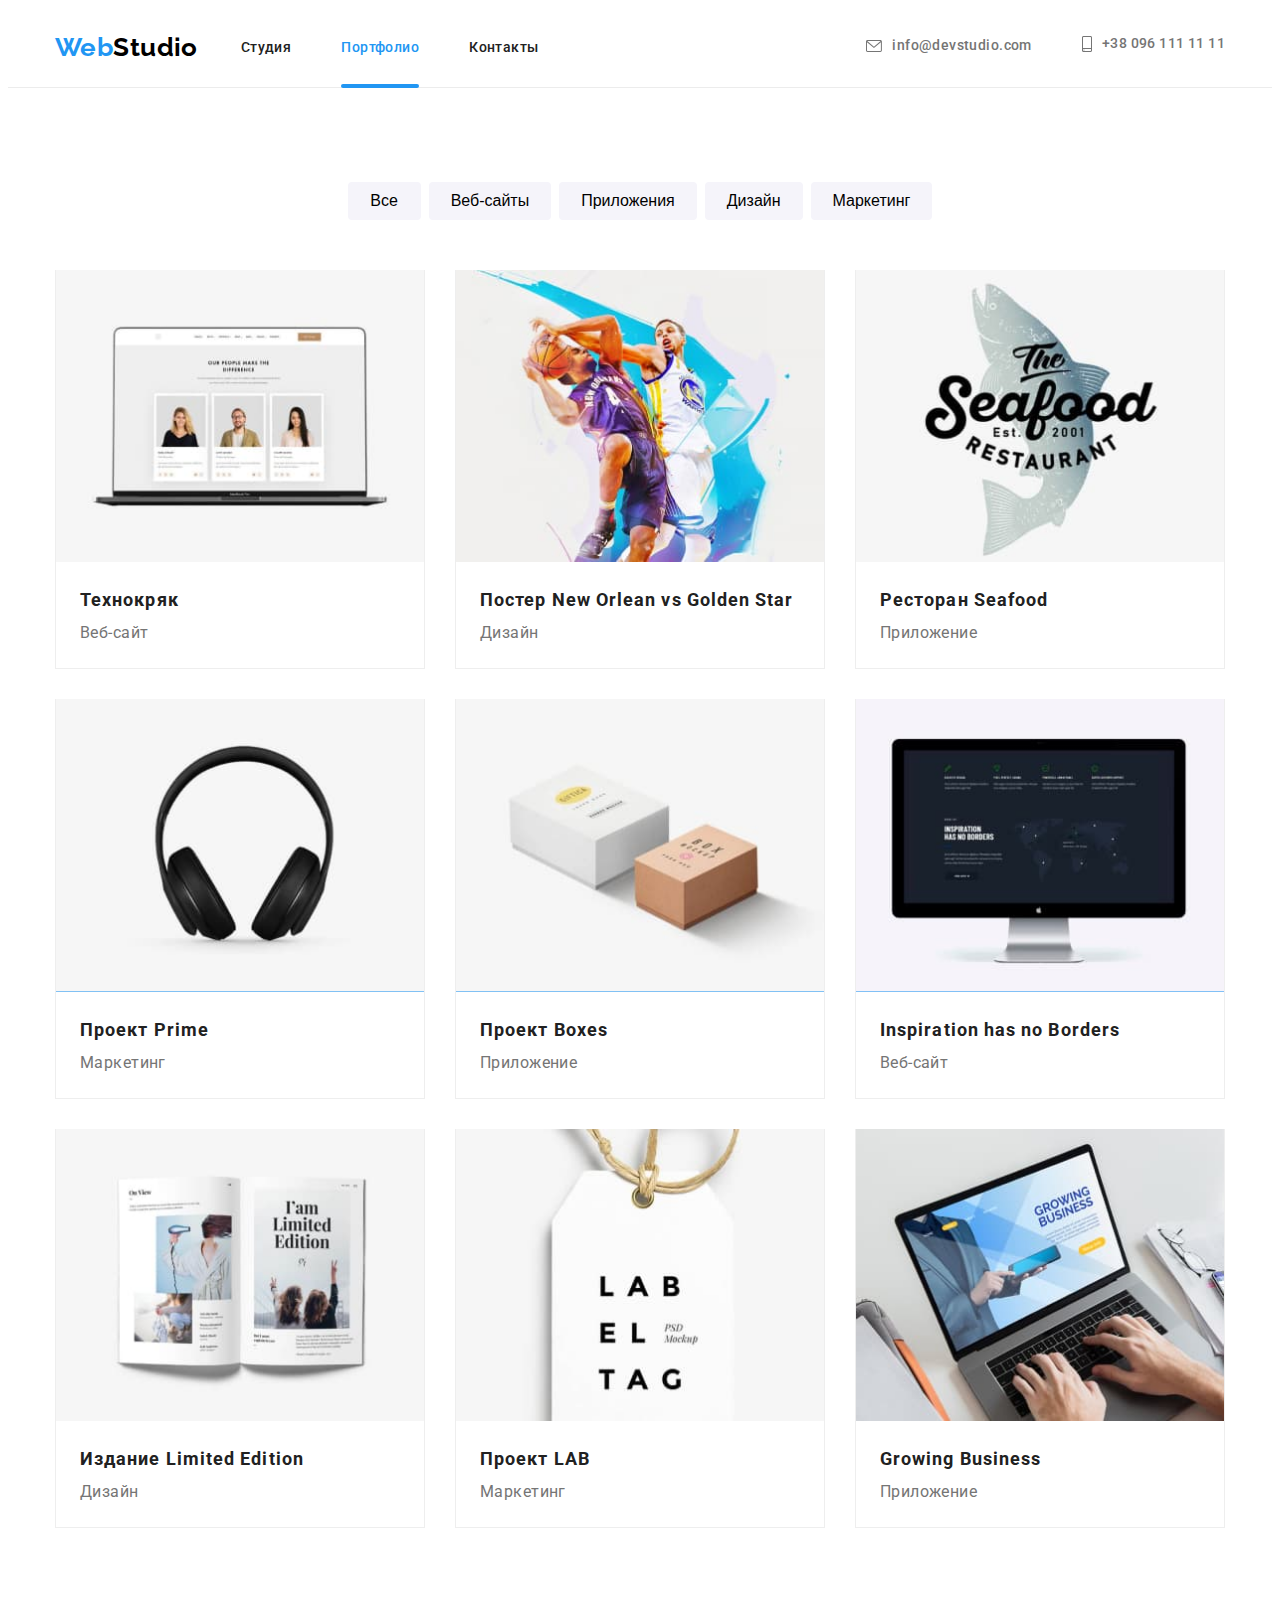
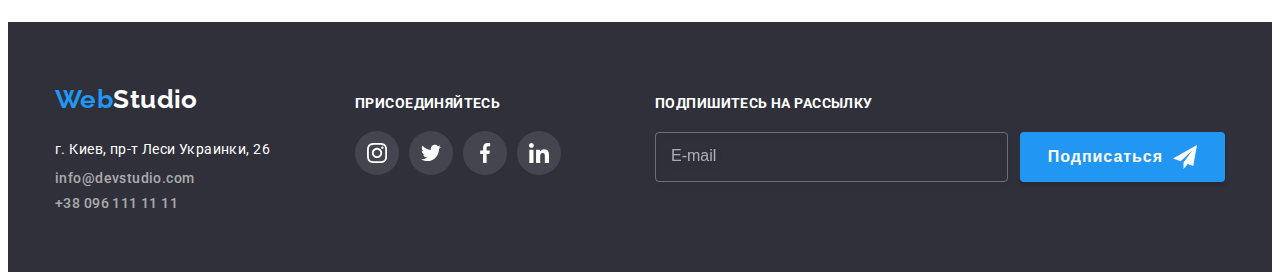
==== commit b25035b5: "update" ====
--- a/portfolio.html
+++ b/portfolio.html
@@ -111,7 +111,34 @@
             <li class="portfolio-item">
               <a href="" class="link portfolio-item__link">
                 <div class="portfolio-item__img">
-                  <img src="./images/portfolio/img_1.jpg" alt="ноутбук с открытым сайтом" width="370" />
+                  <picture>
+                    <source
+                      srcset="
+                        ./images/portfolio/desktop/portfoliolink1desktop.jpg    1x,
+                        ./images/portfolio/desktop/portfoliolink1desktop@2x.jpg 2x
+                      "
+                      media="(min-width: 1200px)"
+                    />
+                    <source
+                      srcset="
+                        ./images/portfolio/tablet/portfoliolink1tablet.jpg    1x,
+                        ./images/portfolio/tablet/portfoliolink1tablet@2x.jpg 2x
+                      "
+                      media="(min-width: 768px)"
+                    />
+                    <source
+                      srcset="
+                        ./images/portfolio/mobile/portfoliolink1mobile.jpg    1x,
+                        ./images/portfolio/mobile/portfoliolink1mobile@2x.jpg 2x
+                      "
+                      media="(max-width: 767px)"
+                    />
+                    <img
+                      src="./images/portfolio/desktop/portfoliolink1desktop.jpg"
+                      width="450px"
+                      alt="ноутбук с открытым сайтом"
+                    />
+                  </picture>
                   <div class="overlay">
                     <p>
                       Технокряк это современная площадка распространения коронавируса. Компании используют эту платформу
@@ -128,7 +155,34 @@
             <li class="portfolio-item">
               <a href="" class="link portfolio-item__link">
                 <div class="portfolio-item__img">
-                  <img src="./images/portfolio/img_2.jpg" alt="постер два баскетболиста" width="370" />
+                  <picture>
+                    <source
+                      srcset="
+                        ./images/portfolio/desktop/portfoliolink2desktop.jpg    1x,
+                        ./images/portfolio/desktop/portfoliolink2desktop@2x.jpg 2x
+                      "
+                      media="(min-width: 1200px)"
+                    />
+                    <source
+                      srcset="
+                        ./images/portfolio/tablet/portfoliolink2tablet.jpg    1x,
+                        ./images/portfolio/tablet/portfoliolink2tablet@2x.jpg 2x
+                      "
+                      media="(min-width: 768px)"
+                    />
+                    <source
+                      srcset="
+                        ./images/portfolio/mobile/portfoliolink2mobile.jpg    1x,
+                        ./images/portfolio/mobile/portfoliolink2mobile@2x.jpg 2x
+                      "
+                      media="(max-width: 767px)"
+                    />
+                    <img
+                      src="./images/portfolio/desktop/portfoliolink2desktop.jpg"
+                      width="450px"
+                      alt="постер два баскетболиста"
+                    />
+                  </picture>
                   <div class="overlay">
                     <p></p>
                   </div>
@@ -142,7 +196,34 @@
             <li class="portfolio-item">
               <a href="" class="link portfolio-item__link">
                 <div class="portfolio-item__img">
-                  <img src="./images/portfolio/img_3.jpg" alt="логотип ресторана" width="370" />
+                  <picture>
+                    <source
+                      srcset="
+                        ./images/portfolio/desktop/portfoliolink3desktop.jpg    1x,
+                        ./images/portfolio/desktop/portfoliolink3desktop@2x.jpg 2x
+                      "
+                      media="(min-width: 1200px)"
+                    />
+                    <source
+                      srcset="
+                        ./images/portfolio/tablet/portfoliolink3tablet.jpg    1x,
+                        ./images/portfolio/tablet/portfoliolink3tablet@2x.jpg 2x
+                      "
+                      media="(min-width: 768px)"
+                    />
+                    <source
+                      srcset="
+                        ./images/portfolio/mobile/portfoliolink3mobile.jpg    1x,
+                        ./images/portfolio/mobile/portfoliolink3mobile@2x.jpg 2x
+                      "
+                      media="(max-width: 767px)"
+                    />
+                    <img
+                      src="./images/portfolio/desktop/portfoliolink3desktop.jpg"
+                      width="450px"
+                      alt="логотип ресторана"
+                    />
+                  </picture>
                   <div class="overlay">
                     <p></p>
                   </div>
@@ -156,7 +237,31 @@
             <li class="portfolio-item">
               <a href="" class="link portfolio-item__link">
                 <div class="portfolio-item__img">
-                  <img src="./images/portfolio/img_4.jpg" alt="наушники" width="370" />
+                  <picture>
+                    <source
+                      srcset="
+                        ./images/portfolio/desktop/portfoliolink4desktop.jpg    1x,
+                        ./images/portfolio/desktop/portfoliolink4desktop@2x.jpg 2x
+                      "
+                      media="(min-width: 1200px)"
+                    />
+                    <source
+                      srcset="
+                        ./images/portfolio/tablet/portfoliolink4tablet.jpg    1x,
+                        ./images/portfolio/tablet/portfoliolink4tablet@2x.jpg 2x
+                      "
+                      media="(min-width: 768px)"
+                    />
+                    <source
+                      srcset="
+                        ./images/portfolio/mobile/portfoliolink4mobile.jpg    1x,
+                        ./images/portfolio/mobile/portfoliolink4mobile@2x.jpg 2x
+                      "
+                      media="(max-width: 767px)"
+                    />
+                    <img src="./images/portfolio/desktop/portfoliolink4desktop.jpg" width="450px" alt="наушники" />
+                  </picture>
+
                   <div class="overlay">
                     <p></p>
                   </div>
@@ -170,7 +275,30 @@
             <li class="portfolio-item">
               <a href="" class="link portfolio-item__link">
                 <div class="portfolio-item__img">
-                  <img src="./images/portfolio/img_5.jpg" alt="две коробочки" width="370" />
+                  <picture>
+                    <source
+                      srcset="
+                        ./images/portfolio/desktop/portfoliolink5desktop.jpg    1x,
+                        ./images/portfolio/desktop/portfoliolink5desktop@2x.jpg 2x
+                      "
+                      media="(min-width: 1200px)"
+                    />
+                    <source
+                      srcset="
+                        ./images/portfolio/tablet/portfoliolink5tablet.jpg    1x,
+                        ./images/portfolio/tablet/portfoliolink5tablet@2x.jpg 2x
+                      "
+                      media="(min-width: 768px)"
+                    />
+                    <source
+                      srcset="
+                        ./images/portfolio/mobile/portfoliolink5mobile.jpg    1x,
+                        ./images/portfolio/mobile/portfoliolink5mobile@2x.jpg 2x
+                      "
+                      media="(max-width: 767px)"
+                    />
+                    <img src="./images/portfolio/desktop/portfoliolink5desktop.jpg" width="450px" alt="две коробочки" />
+                  </picture>
                   <div class="overlay">
                     <p></p>
                   </div>
@@ -184,7 +312,34 @@
             <li class="portfolio-item">
               <a href="" class="link portfolio-item__link">
                 <div class="portfolio-item__img">
-                  <img src="./images/portfolio/img_6.jpg" alt="монитор для ПК" width="370" />
+                  <picture>
+                    <source
+                      srcset="
+                        ./images/portfolio/desktop/portfoliolink6desktop.jpg    1x,
+                        ./images/portfolio/desktop/portfoliolink6desktop@2x.jpg 2x
+                      "
+                      media="(min-width: 1200px)"
+                    />
+                    <source
+                      srcset="
+                        ./images/portfolio/tablet/portfoliolink6tablet.jpg    1x,
+                        ./images/portfolio/tablet/portfoliolink6tablet@2x.jpg 2x
+                      "
+                      media="(min-width: 768px)"
+                    />
+                    <source
+                      srcset="
+                        ./images/portfolio/mobile/portfoliolink6mobile.jpg    1x,
+                        ./images/portfolio/mobile/portfoliolink6mobile@2x.jpg 2x
+                      "
+                      media="(max-width: 767px)"
+                    />
+                    <img
+                      src="./images/portfolio/desktop/portfoliolink6desktop.jpg"
+                      width="450px"
+                      alt="монитор для ПК"
+                    />
+                  </picture>
                   <div class="overlay">
                     <p></p>
                   </div>
@@ -198,7 +353,34 @@
             <li class="portfolio-item">
               <a href="" class="link portfolio-item__link">
                 <div class="portfolio-item__img">
-                  <img src="./images/portfolio/img_7.jpg" alt="открытая книга" width="370" />
+                  <picture>
+                    <source
+                      srcset="
+                        ./images/portfolio/desktop/portfoliolink7desktop.jpg    1x,
+                        ./images/portfolio/desktop/portfoliolink7desktop@2x.jpg 2x
+                      "
+                      media="(min-width: 1200px)"
+                    />
+                    <source
+                      srcset="
+                        ./images/portfolio/tablet/portfoliolink7tablet.jpg    1x,
+                        ./images/portfolio/tablet/portfoliolink7tablet@2x.jpg 2x
+                      "
+                      media="(min-width: 768px)"
+                    />
+                    <source
+                      srcset="
+                        ./images/portfolio/mobile/portfoliolink7mobile.jpg    1x,
+                        ./images/portfolio/mobile/portfoliolink7mobile@2x.jpg 2x
+                      "
+                      media="(max-width: 767px)"
+                    />
+                    <img
+                      src="./images/portfolio/desktop/portfoliolink7desktop.jpg"
+                      width="450px"
+                      alt="открытая книга"
+                    />
+                  </picture>
                   <div class="overlay">
                     <p></p>
                   </div>
@@ -212,7 +394,30 @@
             <li class="portfolio-item">
               <a href="" class="link portfolio-item__link">
                 <div class="portfolio-item__img">
-                  <img src="./images/portfolio/img_8.jpg" alt="ярлык" width="370" />
+                  <picture>
+                    <source
+                      srcset="
+                        ./images/portfolio/desktop/portfoliolink8desktop.jpg    1x,
+                        ./images/portfolio/desktop/portfoliolink8desktop@2x.jpg 2x
+                      "
+                      media="(min-width: 1200px)"
+                    />
+                    <source
+                      srcset="
+                        ./images/portfolio/tablet/portfoliolink8tablet.jpg    1x,
+                        ./images/portfolio/tablet/portfoliolink8tablet@2x.jpg 2x
+                      "
+                      media="(min-width: 768px)"
+                    />
+                    <source
+                      srcset="
+                        ./images/portfolio/mobile/portfoliolink8mobile.jpg    1x,
+                        ./images/portfolio/mobile/portfoliolink8mobile@2x.jpg 2x
+                      "
+                      media="(max-width: 767px)"
+                    />
+                    <img src="./images/portfolio/desktop/portfoliolink8desktop.jpg" width="450px" alt="ярлык" />
+                  </picture>
                   <div class="overlay">
                     <p></p>
                   </div>
@@ -226,7 +431,35 @@
             <li class="portfolio-item">
               <a href="" class="link portfolio-item__link">
                 <div class="portfolio-item__img">
-                  <img src="./images/portfolio/img_9.jpg" alt="ноутбук на столе" width="370" />
+                  <picture>
+                    <source
+                      srcset="
+                        ./images/portfolio/desktop/portfoliolink9desktop.jpg    1x,
+                        ./images/portfolio/desktop/portfoliolink9desktop@2x.jpg 2x
+                      "
+                      media="(min-width: 1200px)"
+                    />
+                    <source
+                      srcset="
+                        ./images/portfolio/tablet/portfoliolink9tablet.jpg    1x,
+                        ./images/portfolio/tablet/portfoliolink9tablet@2x.jpg 2x
+                      "
+                      media="(min-width: 768px)"
+                    />
+                    <source
+                      srcset="
+                        ./images/portfolio/mobile/portfoliolink9mobile.jpg    1x,
+                        ./images/portfolio/mobile/portfoliolink9mobile@2x.jpg 2x
+                      "
+                      media="(max-width: 767px)"
+                    />
+                    <img
+                      src="./images/portfolio/desktop/portfoliolink9desktop.jpg"
+                      width="450px"
+                      alt="ноутбук на столе"
+                    />
+                  </picture>
+
                   <div class="overlay">
                     <p></p>
                   </div>
--- a/css/main.min.css
+++ b/css/main.min.css
@@ -1,2 +1,2 @@
-:root{--main-text-color: #757575;--title-text-color: #212121;--accent-text-color: #2196f3;--accent-buton-color: #188ce8;--filter-button-color: #f5f4fa;--dark-bg-color: #2f303a;--logo-dark-color: #000000;--main-title-color: #ffffff;--light_bg-color: #f5f4fa;--icon_color: #afb1b8;--animation-proprety: cubic-bezier(0.4, 0, 0.2, 1)}html{box-sizing:border-box}*,*::after,*::before{box-sizing:inherit}body{position:relative;font-family:'Roboto', sans-serif;font-size:14px;line-height:1.71;letter-spacing:0.03em;color:var(--main-text-color);background-color:var(--main-title-color)}.link{text-decoration:none;font-weight:500;line-height:1.14;color:var(--title-text-color);transition-property:color;transition-duration:250ms;transition-timing-function:var(--animation-proprety)}.current,.menu__current,.link:hover,.link:focus{color:var(--accent-text-color)}.list{list-style:none;padding-left:0;margin:0}.list-title{font-size:14px;line-height:1.17;text-transform:uppercase;margin-bottom:10px}.title{font-weight:700;color:var(--title-text-color)}address{font-style:normal}h1,h2,h3,ul,p{margin-top:0;margin-bottom:0}img{display:block;max-width:100%;height:auto}.section{padding-bottom:60px;padding-top:60px}@media screen and (min-width: 1200px){.section{padding-bottom:94px;padding-top:94px}}.section-title{margin-bottom:50px;font-size:36px;line-height:1.17;text-align:center}.visually-hidden{position:absolute !important;clip:rect(1px 1px 1px 1px);clip:rect(1px, 1px, 1px, 1px);padding:0 !important;border:0 !important;height:1px !important;width:1px !important;overflow:hidden}.container{width:100%;padding-left:15px;padding-right:15px;margin-left:auto;margin-right:auto}@media screen and (min-width: 480px){.container{max-width:480px}}@media screen and (min-width: 768px){.container{max-width:768px}}@media screen and (min-width: 1200px){.container{max-width:1200px}}.button{display:inline-block;padding:6px 22px;font-weight:500;font-size:16px;line-height:1.62;text-align:center;cursor:pointer;min-width:73px}.hero__button{font-weight:700;font-size:16px;line-height:1.87;text-align:center;letter-spacing:0.06em;background-color:var(--accent-text-color);color:var(--main-title-color);border:none;box-shadow:0px 4px 4px rgba(0,0,0,0.15);border-radius:4px;padding:10px 32px;transition-property:background-color;transition-duration:250ms;transition-timing-function:var(--animation-proprety)}.hero__button:focus,.hero__button:hover{background-color:var(--accent-buton-color)}.filter-list__button{background-color:var(--filter-button-color);border:none;border-radius:4px;transition-property:background-color, color, box-shadow;transition-duration:250ms;transition-timing-function:var(--animation-proprety)}.filter-list__button:hover,.filter-list__button:active,.filter-list__button:focus{background-color:var(--accent-text-color);color:var(--main-title-color);box-shadow:0px 3px 1px rgba(0,0,0,0.1),0px 1px 2px rgba(0,0,0,0.08),0px 2px 2px rgba(0,0,0,0.12)}.menu-button{z-index:120;display:inline-flex;margin-top:10px;margin-bottom:10px;padding:0;border:0;background-color:transparent}@media screen and (min-width: 768px){.menu-button{display:none}}.menu-button:hover,.menu-button:focus{fill:var(--accent-text-color)}.menu-button .icon-close{display:none}.menu-button.is-open .icon-close{display:block}.menu-button.is-open .icon-menu{display:none}.logo{display:inline-block;font-family:'Raleway', sans-serif;text-decoration:none;font-weight:700;font-size:26px;line-height:1.38}@media screen and (min-width: 768px){.logo{margin-right:93px}}.logo__web{color:var(--accent-text-color)}.logo__studio{color:var(--logo-dark-color)}.logo__studio--footer{color:var(--main-title-color)}.menu-container{display:none;position:absolute;z-index:100;top:0;left:0;width:100%;padding:48px 40px;background-color:var(--main-title-color)}.menu-container.is-open{display:block}.menu__social{display:flex;padding:0;font-weight:500;font-size:18px;line-height:1.22;letter-spacing:0.02em}@media screen and (min-width: 768px){.menu__social{display:none}}.menu__social-item{padding-right:10px;padding-left:10px;border-right:1px solid rgba(33,33,33,0.2)}.menu__social-item:last-child{padding-right:0;border-right:0}.menu__social-item:first-child{padding-left:0}.menu__social-link{color:var(--accent-text-color)}.menu__mail{font-weight:500;font-size:24px;line-height:1.16;letter-spacing:0.02em}.nav__item{font-size:40px;line-height:1.175;letter-spacing:0.02em;color:var(--title-text-color);margin-bottom:30px}.menu__nav{margin-bottom:300px}.menu_contacts{margin-bottom:60px}.contacts__item:not(:last-child),.nav__item:not(:last-child){margin-bottom:30px}.contacts__item .contacts__item--tel{font-size:27px;line-height:1.7;letter-spacing:0.02em;color:var(--main-text-color)}.contacts__item--mail{font-size:24px;line-height:1.16;letter-spacing:0.02em;color:var(--main-text-color)}.contacts__item--tel:hover,.contacts__item--tel:focus,.contacts__item--mail:hover,.contacts__item--mail:focus{color:var(--accent-text-color)}.social-list{display:inline-flex;padding-top:16px}.social-list__item+.social-list__item{margin-left:10px}.social-icons__link{display:flex;justify-content:center;align-items:center;width:44px;height:44px;border-radius:50%;background-color:var(--main-title-color);transition-property:background-color;transition-duration:250ms;transition-timing-function:var(--animation-proprety)}.social-icons__link:hover,.social-icons__link:focus{background-color:var(--accent-text-color)}.social-icons__link:hover .social-list__icon,.social-icons__link:focus .social-list__icon{fill:var(--main-title-color)}.social-list__icon{width:20px;height:20px;fill:var(--icon_color);transition-property:fill;transition-duration:250ms;transition-timing-function:var(--animation-proprety)}.social-footer__title{font-size:14px;font-weight:700;line-height:16px;letter-spacing:0.03em;text-transform:uppercase;margin-bottom:20px;color:var(--main-title-color);text-transform:uppercase}.social-footer__list{display:inline-flex}.social-footer__item+.social-footer__item{margin-left:10px}.social-footer__link{display:flex;justify-content:center;align-items:center;width:44px;height:44px;border-radius:50%;background:rgba(255,255,255,0.1);transition-property:background-color;transition-duration:250ms;transition-timing-function:var(--animation-proprety)}.social-footer__link:hover,.social-footer__link:focus{background-color:var(--accent-text-color)}.social-footer__icon{width:20px;height:20px;fill:var(--main-title-color)}.filter-list{display:flex}@media screen and (max-width: 767px){.filter-list{flex-wrap:wrap}}@media screen and (min-width: 768px){.filter-list{justify-content:center}}.filter-list__item{margin-right:8px}@media screen and (max-width: 767px){.filter-list__item{margin-bottom:15px}.filter-list__item:nth-last-child(-n+2){margin-bottom:0px}}.filter-list__item:last-child{margin-right:0}.backdrop{position:fixed;top:0;left:0;background-color:rgba(0,0,0,0.2);width:100%;height:100%;opacity:1;transition:opacity 250ms var(--animation-proprety)}.modal{position:absolute;top:50%;left:50%;padding:40px;transform:translate(-50%, -50%);width:100%;max-width:530px;min-height:580px;background:var(--main-title-color);box-shadow:0px 1px 3px rgba(0,0,0,0.12),0px 1px 1px rgba(0,0,0,0.14),0px 2px 1px rgba(0,0,0,0.2);border-radius:4px;transition-duration:250ms;transition-timing-function:var(--animation-proprety);justify-content:center}.backdrop.is-hidden{opacity:0;visibility:hidden;pointer-events:none}.is-hidden .modal{transform:translate(100%, 100%) scale(0)}.modal__btn-close{display:flex;position:absolute;top:8px;right:8px;width:30px;height:30px;background:#ffffff;border:1px solid #e6e6e6;border-radius:50%;box-sizing:border-box;justify-content:center;align-items:center;transition-duration:250ms;transition-timing-function:var(--animation-proprety)}.modal__btn-close:hover,.modal__btn-close:focus{fill:var(--accent-text-color)}.modal__btn-submit{border:none;background:var(--accent-text-color);box-shadow:0px 4px 4px rgba(0,0,0,0.15);border-radius:4px;padding:10px 55px;font-weight:700;line-height:1.87;letter-spacing:0.06em;color:var(--main-title-color);margin:auto;transition-duration:250ms;transition-timing-function:var(--animation-proprety)}.modal__btn-submit:focus,.modal__btn-submit:hover{background:var(--accent-buton-color);box-shadow:0px 4px 4px rgba(0,0,0,0.15);border-radius:4px}.form{flex-direction:column;display:flex;justify-content:center}.form__title{font-weight:700;font-size:20px;line-height:1.15;text-align:center;letter-spacing:0.03em;color:var(--title-text-color);margin-bottom:12px}.form__field{position:relative;flex-direction:column;display:flex;margin-bottom:10px}.form__actions{border:1px solid rgba(33,33,33,0.2);box-sizing:border-box;border-radius:4px;padding-top:11px;padding-bottom:11px;padding-left:41px;transition-duration:250ms;transition-timing-function:var(--animation-proprety)}.form__actions:focus{border:1px solid var(--accent-text-color);box-sizing:border-box;border-radius:4px;outline-style:var(--accent-text-color)}.form__actions:focus+.form__icon{fill:var(--accent-text-color)}.form__label{font-size:12px;line-height:1.16;letter-spacing:0.01em;color:var(--main-text-color);margin-bottom:4px}.form__icon{position:absolute;display:inline-block;top:29px;left:15px;transition-duration:250ms;transition-timing-function:var(--animation-proprety)}.form__massage{resize:none;padding:12px 16px;margin-bottom:20px}.form__massage::placeholder{font-size:12px;line-height:1.16;letter-spacing:0.01em;color:rgba(117,117,117,0.5)}.policy-check{padding-bottom:30px}.policy-check__label{display:flex;align-items:center;justify-content:center;font-size:14px;line-height:1.71;color:var(--main-text-color)}.policy-check__checkbox{-webkit-appearance:none;-moz-appearance:none;position:absolute}.policy-check__checkbox:checked+.policy-check__icon{border-color:transparent;background-color:var(--main-title-color);background-image:url(../images/icon_check.svg);background-size:contain;background-origin:border-box;transition-duration:250ms;transition-timing-function:var(--animation-proprety)}.policy-check__icon{width:16px;height:15px;border:2px solid var(--title-text-color);border-radius:2px;margin-right:7px;transition-duration:250ms;transition-timing-function:var(--animation-proprety)}.policy-check__link{color:var(--accent-text-color);padding-left:4px}.overlay{position:absolute;top:0;left:0;width:100%;height:100%;background-color:rgba(33,150,243,0.9);transform:translatey(100%);transition:transform 250ms var(--animation-proprety);padding:63px 24px;font-size:18px;font-weight:400;line-height:1.56;color:var(--main-title-color)}.subscription{flex-basis:calc(100% - 15px)}@media screen and (min-width: 768px){.subscription{margin-top:60px}}@media screen and (min-width: 1200px){.subscription{margin-top:0px;flex-basis:calc(50% - 15px)}}.subscription__actions{font-family:Roboto;font-style:normal;font-size:14px;font-weight:700;line-height:1.14;text-transform:uppercase;color:var(--main-title-color);margin-bottom:20px}@media screen and (min-width: 1200px){.subscription__form{display:flex;justify-content:space-between}}.subscription__form ::placeholder{font-size:16px;line-height:1.25;color:rgba(255,255,255,0.6)}.subscription__form__field{width:100%;border:1px solid rgba(255,255,255,0.3);box-sizing:border-box;filter:drop-shadow(0px 4px 4px rgba(0,0,0,0.15));border-radius:4px;background-color:transparent;padding:15px;color:var(--main-title-color)}@media screen and (max-width: 1199.9px){.subscription__form__field{margin-bottom:20px;max-width:450px}}.subscription__btn-submit{border:none;display:flex;padding:10px 28px;background:var(--accent-text-color);box-shadow:0px 4px 4px rgba(0,0,0,0.15);border-radius:4px;color:var(--main-title-color);font-weight:700;line-height:1.87;font-size:16px;letter-spacing:0.06em;cursor:pointer;margin-left:auto;margin-right:auto;align-items:center}@media screen and (min-width: 1200px){.subscription__btn-submit{margin-left:12px}}.subscription__icon{margin-left:10px}.header{height:60px;border-bottom:1px solid #ececec}@media screen and (min-width: 768px){.header{height:80px}}.header__container{display:flex;align-items:center;justify-content:space-between;padding-top:0;padding-bottom:0}@media screen and (max-width: 767px){.header__container .header__links,.header__container .header__contacts{display:none}}.header__nav{display:flex;align-items:center}.header__links{display:flex;align-items:center;margin-left:-50px}@media screen and (min-width: 1200px){.header__contacts{display:flex;align-items:center}}.header__item{position:relative;margin-left:50px}.header__item:first-child{margin-left:0}.header__contact-item{position:relative}@media screen and (min-width: 1200px){.header__contact-item{margin-left:50px}.header__contact-item:first-child{margin-left:0}}.current::after{content:'';position:absolute;bottom:0;left:0;width:100%;height:4px;background:var(--accent-text-color);border-radius:2px}.header__link{display:block;padding-top:32px;padding-bottom:32px}.header__contact-link{display:inline-flex;align-items:center;color:var(--main-text-color)}.header__contact-link:hover .header__icon{fill:var(--accent-text-color)}.header__icon{fill:var(--main-text-color);margin-right:10px;transition-property:fill;transition-duration:250ms;transition-timing-function:var(--animation-proprety)}.hero{padding-left:0;padding-right:0;text-align:center;max-width:1600px;height:400px;background-color:var(--dark-bg-color);margin-right:auto;margin-left:auto;background-image:linear-gradient(to right, rgba(47,48,58,0.4), rgba(47,48,58,0.4)),url(../../images/hero/hero.mobile.jpg);background-position:center;background-repeat:no-repeat;background-size:cover}@media screen and (min-width: 480px){.hero{background-image:linear-gradient(to right, rgba(47,48,58,0.4), rgba(47,48,58,0.4)),url(../../images/hero/hero.tablet.jpg)}}@media screen and (min-width: 768px){.hero{background-image:linear-gradient(to right, rgba(47,48,58,0.4), rgba(47,48,58,0.4)),url(../../images/hero/hero.desktop.jpg)}}@media screen and (min-width: 1200px){.hero{padding-left:0;padding-right:0;text-align:center;max-width:1600px;height:600px;background-color:var(--dark-bg-color);margin-right:auto;margin-left:auto;background-position:center;background-repeat:no-repeat;background-size:cover}}.hero__container{text-align:center;width:100%;max-width:390px;padding-top:118px;padding-bottom:119px}@media screen and (min-width: 1200px){.hero__container{text-align:center;max-width:700px;padding-top:200px;padding-bottom:200px}}.hero__main-title{padding-bottom:30px;font-weight:900;font-size:26px;line-height:1.62;letter-spacing:0.06em;text-transform:uppercase;color:var(--main-title-color);color:#ffffff}@media screen and (min-width: 1200px){.hero__main-title{margin-bottom:30px;font-weight:900;font-size:44px;line-height:1.36;letter-spacing:0.06em;text-transform:uppercase}}@media screen and (min-width: 768px){.advantages__list{display:flex;flex-wrap:wrap;margin-left:-30px;margin-top:-30px}}@media screen and (min-width: 768px){.advantages__item{flex-basis:calc((100% - (30px * 2)) / 2);margin-left:30px;margin-top:30px}}@media screen and (min-width: 1200px){.advantages__item{flex-basis:calc((100% - (30px * 4)) / 4);margin-left:30px;margin-top:30px}}.advantages__list-title{font-size:14px;line-height:1.17;text-transform:uppercase;margin-bottom:10px;padding-top:30px}@media screen and (max-width: 767px){.advantages__list-title{text-align:center}}.advantages__item::before{display:block;content:'';height:120px;background-color:var(--light_bg-color);background-position:center;background-repeat:no-repeat;border-radius:4px}.advantages__icon-antena::before{background-image:url(../css/img/antenna.svg)}.advantages__icon-clock::before{background-image:url(../css/img/clock.svg)}.advantages__icon-diagram::before{background-image:url(../css/img/diagram.svg)}.advantages__icon-astronaut::before{background-image:url(../css/img/astronaut.svg)}.about-us{padding-top:0}@media screen and (max-width: 1199.99px){.about-us{display:none}}.about-us__item+.about-us__item{margin-left:30px}.about-us__container{padding-top:0px}.about-us__list{display:flex}.about-us__item{position:relative}.about-us__list-title{position:absolute;font-size:14px;line-height:1.17;text-transform:uppercase;margin-bottom:10px;bottom:0;margin-bottom:0;text-align:center;width:100%;padding-top:27px;padding-bottom:27px;color:var(--main-title-color);background-color:rgba(47,48,58,0.8)}.our-team{background-color:var(--light_bg-color)}.our-team__list{font-size:16px;line-height:1.187;text-align:center;margin-top:-30px}@media screen and (min-width: 768px){.our-team__list{display:flex;flex-wrap:wrap;margin-left:-30px}}@media screen and (min-width: 1200px){.our-team__list{display:flex;flex-wrap:wrap;margin-left:-30px}}.team-member{max-width:450px;background:#ffffff;box-shadow:0px 1px 3px rgba(0,0,0,0.12),0px 1px 1px rgba(0,0,0,0.14),0px 2px 1px rgba(0,0,0,0.2);border-radius:0px 0px 4px 4px;margin-top:30px}@media screen and (min-width: 768px){.team-member{max-width:354px}}@media screen and (min-width: 1200px){.team-member{max-width:270px}}@media screen and (min-width: 768px){.team-member{flex-basis:calc((100% - (30px * 2)) / 2);margin-left:30px}}@media screen and (min-width: 1200px){.team-member{flex-basis:calc((100% - (30px * 4)) / 4);margin-left:30px}}.team-member__info{padding-top:30px;padding-bottom:30px}.team-member__name{padding-bottom:10px;font-weight:500;color:#212121}.customers__list{display:flex;margin-top:-30px}@media screen and (max-width: 1199.99px){.customers__list{flex-wrap:wrap;margin-left:-30px}}.customers__item{flex-basis:calc((100% - (30px * 2)) / 2);margin-left:30px;margin-top:30px}@media screen and (min-width: 768px){.customers__item{flex-basis:calc((100% - (30px * 3)) / 3);margin-left:30px}}@media screen and (min-width: 1200px){.customers__item{flex-basis:calc((100% - (30px * 6)) / 6);margin-left:30px}}.customers__link{display:inline-flex;align-items:center;justify-content:center;height:90px;width:100%;border:1px solid var(--icon_color);box-sizing:border-box;border-radius:4px;fill:var(--icon_color);transition-property:border;transition-duration:250ms;transition-timing-function:var(--animation-proprety)}.customers__link:hover,.customers__link:focus{border:1px solid var(--accent-text-color)}.customers__link:hover .customers__logo,.customers__link:focus .customers__logo{fill:var(--accent-text-color)}.customers__logo{transition-property:fill;transition-duration:250ms;transition-timing-function:var(--animation-proprety)}.portfolio-item__meta{height:100%;background:#ffffff;padding:20px 24px}.portfolio-item__title{font-size:18px;line-height:2;letter-spacing:0.06em}.portfolio-item__type{font-weight:400;font-size:16px;line-height:1.87;color:var(--main-text-color)}.portfolio-list{display:flex;flex-wrap:wrap;padding-top:50px;margin-right:-30px;margin-top:-30px}.portfolio-item{background:#ffffff;flex-basis:calc((100% - (30px * 1)) / 1);margin-top:30px;margin-right:30px;margin-top:30px;border-right:1px solid #eeeeee;border-bottom:1px solid #eeeeee;border-left:1px solid #eeeeee}.portfolio-item:hover .overlay{transform:translatey(0)}@media screen and (min-width: 768px){.portfolio-item{flex-basis:calc((100% - (30px * 2)) / 2);margin-right:30px;margin-top:30px}}@media screen and (min-width: 1200px){.portfolio-item{flex-basis:calc((100% - (30px * 3)) / 3);margin-right:30px;margin-top:30px}}.portfolio-item__link{display:block;transition-property:color, box-sizing, box-shadow;transition-duration:250ms;transition-timing-function:var(--animation-proprety)}.portfolio-item__link:hover,.portfolio-item__link:focus{color:var(--title-text-color);border:1px solid #eeeeee;box-sizing:border-box;box-shadow:0px 1px 1px rgba(0,0,0,0.12),0px 4px 4px rgba(0,0,0,0.06),1px 4px 6px rgba(0,0,0,0.16)}.portfolio-item__img{position:relative;overflow:hidden}.footer{background-color:var(--dark-bg-color)}.footer__logo{display:block;margin-bottom:20px}@media screen and (max-width: 1199.9px){.footer__logo{margin-right:0}}.footer__container{padding-top:60px;padding-bottom:60px}@media screen and (max-width: 1199.9px){.footer__container{text-align:center}}@media screen and (min-width: 768px){.footer__container{display:flex;flex-wrap:wrap;align-items:baseline;justify-content:space-between}}@media screen and (min-width: 1200px){.footer__container{display:flex;flex-wrap:nowrap;align-items:baseline;justify-content:space-between}}.address{color:var(--main-title-color)}.address__link{display:block;padding-top:9px;color:rgba(255,255,255,0.6)}.social-footer,.footer__contacts{margin-bottom:60px}@media screen and (min-width: 768px){.social-footer,.footer__contacts{flex-basis:calc((100% - 45px) / 2);margin-bottom:0}}@media screen and (min-width: 1200px){.social-footer,.footer__contacts{flex-basis:calc((50% - 45px) / 2);margin-bottom:0}}
+:root{--main-text-color: #757575;--title-text-color: #212121;--accent-text-color: #2196f3;--accent-buton-color: #188ce8;--filter-button-color: #f5f4fa;--dark-bg-color: #2f303a;--logo-dark-color: #000000;--main-title-color: #ffffff;--light_bg-color: #f5f4fa;--icon_color: #afb1b8;--animation-proprety: cubic-bezier(0.4, 0, 0.2, 1)}html{box-sizing:border-box}*,*::after,*::before{box-sizing:inherit}body{position:relative;font-family:'Roboto', sans-serif;font-size:14px;line-height:1.71;letter-spacing:0.03em;color:var(--main-text-color);background-color:var(--main-title-color)}.link{text-decoration:none;font-weight:500;line-height:1.14;color:var(--title-text-color);transition-property:color;transition-duration:250ms;transition-timing-function:var(--animation-proprety)}.current,.menu__current,.link:hover,.link:focus{color:var(--accent-text-color)}.list{list-style:none;padding-left:0;margin:0}.list-title{font-size:14px;line-height:1.17;text-transform:uppercase;margin-bottom:10px}.title{font-weight:700;color:var(--title-text-color)}address{font-style:normal}h1,h2,h3,ul,p{margin-top:0;margin-bottom:0}img{display:block;max-width:100%;height:auto}.section{padding-bottom:60px;padding-top:60px}@media screen and (min-width: 1200px){.section{padding-bottom:94px;padding-top:94px}}.section-title{margin-bottom:50px;font-size:36px;line-height:1.17;text-align:center}.visually-hidden{position:absolute !important;clip:rect(1px 1px 1px 1px);clip:rect(1px, 1px, 1px, 1px);padding:0 !important;border:0 !important;height:1px !important;width:1px !important;overflow:hidden}.container{width:100%;padding-left:15px;padding-right:15px;margin-left:auto;margin-right:auto}@media screen and (min-width: 480px){.container{max-width:480px}}@media screen and (min-width: 768px){.container{max-width:768px}}@media screen and (min-width: 1200px){.container{max-width:1200px}}.button{display:inline-block;padding:6px 22px;font-weight:500;font-size:16px;line-height:1.62;text-align:center;cursor:pointer;min-width:73px}.hero__button{font-weight:700;font-size:16px;line-height:1.87;text-align:center;letter-spacing:0.06em;background-color:var(--accent-text-color);color:var(--main-title-color);border:none;box-shadow:0px 4px 4px rgba(0,0,0,0.15);border-radius:4px;padding:10px 32px;transition-property:background-color;transition-duration:250ms;transition-timing-function:var(--animation-proprety)}.hero__button:focus,.hero__button:hover{background-color:var(--accent-buton-color)}.filter-list__button{background-color:var(--filter-button-color);border:none;border-radius:4px;transition-property:background-color, color, box-shadow;transition-duration:250ms;transition-timing-function:var(--animation-proprety)}.filter-list__button:hover,.filter-list__button:active,.filter-list__button:focus{background-color:var(--accent-text-color);color:var(--main-title-color);box-shadow:0px 3px 1px rgba(0,0,0,0.1),0px 1px 2px rgba(0,0,0,0.08),0px 2px 2px rgba(0,0,0,0.12)}.menu-button{z-index:120;display:inline-flex;margin-top:10px;margin-bottom:10px;padding:0;border:0;background-color:transparent}@media screen and (min-width: 768px){.menu-button{display:none}}.menu-button:hover,.menu-button:focus{fill:var(--accent-text-color)}.menu-button .icon-close{display:none}.menu-button.is-open .icon-close{display:block}.menu-button.is-open .icon-menu{display:none}.logo{display:inline-block;font-family:'Raleway', sans-serif;text-decoration:none;font-weight:700;font-size:26px;line-height:1.38}@media screen and (min-width: 768px){.logo{margin-right:93px}}.logo__web{color:var(--accent-text-color)}.logo__studio{color:var(--logo-dark-color)}.logo__studio--footer{color:var(--main-title-color)}.menu-container{display:none;position:absolute;z-index:100;top:0;left:0;width:100%;padding:48px 40px;background-color:var(--main-title-color)}.menu-container.is-open{display:block}.menu__social{display:flex;padding:0;font-weight:500;font-size:18px;line-height:1.22;letter-spacing:0.02em}@media screen and (min-width: 768px){.menu__social{display:none}}.menu__social-item{padding-right:10px;padding-left:10px;border-right:1px solid rgba(33,33,33,0.2)}.menu__social-item:last-child{padding-right:0;border-right:0}.menu__social-item:first-child{padding-left:0}.menu__social-link{color:var(--accent-text-color)}.menu__mail{font-weight:500;font-size:24px;line-height:1.16;letter-spacing:0.02em}.nav__item{font-size:40px;line-height:1.175;letter-spacing:0.02em;color:var(--title-text-color);margin-bottom:30px}.menu__nav{margin-bottom:300px}.menu_contacts{margin-bottom:60px}.contacts__item:not(:last-child),.nav__item:not(:last-child){margin-bottom:30px}.contacts__item .contacts__item--tel{font-size:27px;line-height:1.7;letter-spacing:0.02em;color:var(--main-text-color)}.contacts__item--mail{font-size:24px;line-height:1.16;letter-spacing:0.02em;color:var(--main-text-color)}.contacts__item--tel:hover,.contacts__item--tel:focus,.contacts__item--mail:hover,.contacts__item--mail:focus{color:var(--accent-text-color)}.social-list{display:inline-flex;padding-top:16px}.social-list__item+.social-list__item{margin-left:10px}.social-icons__link{display:flex;justify-content:center;align-items:center;width:44px;height:44px;border-radius:50%;background-color:var(--main-title-color);transition-property:background-color;transition-duration:250ms;transition-timing-function:var(--animation-proprety)}.social-icons__link:hover,.social-icons__link:focus{background-color:var(--accent-text-color)}.social-icons__link:hover .social-list__icon,.social-icons__link:focus .social-list__icon{fill:var(--main-title-color)}.social-list__icon{width:20px;height:20px;fill:var(--icon_color);transition-property:fill;transition-duration:250ms;transition-timing-function:var(--animation-proprety)}.social-footer__title{font-size:14px;font-weight:700;line-height:16px;letter-spacing:0.03em;text-transform:uppercase;margin-bottom:20px;color:var(--main-title-color);text-transform:uppercase}.social-footer__list{display:inline-flex}.social-footer__item+.social-footer__item{margin-left:10px}.social-footer__link{display:flex;justify-content:center;align-items:center;width:44px;height:44px;border-radius:50%;background:rgba(255,255,255,0.1);transition-property:background-color;transition-duration:250ms;transition-timing-function:var(--animation-proprety)}.social-footer__link:hover,.social-footer__link:focus{background-color:var(--accent-text-color)}.social-footer__icon{width:20px;height:20px;fill:var(--main-title-color)}.filter-list{display:flex}@media screen and (max-width: 767px){.filter-list{flex-wrap:wrap}}@media screen and (min-width: 768px){.filter-list{justify-content:center}}.filter-list__item{margin-right:8px}@media screen and (max-width: 767px){.filter-list__item{margin-bottom:15px}.filter-list__item:nth-last-child(-n+2){margin-bottom:0px}}.filter-list__item:last-child{margin-right:0}.backdrop{position:fixed;z-index:120;top:0;left:0;background-color:rgba(0,0,0,0.2);width:100%;height:100%;opacity:1;transition:opacity 250ms var(--animation-proprety)}.modal{position:absolute;top:50%;left:50%;padding:40px;transform:translate(-50%, -50%);width:100%;max-width:450px;min-height:609px;background:var(--main-title-color);box-shadow:0px 1px 3px rgba(0,0,0,0.12),0px 1px 1px rgba(0,0,0,0.14),0px 2px 1px rgba(0,0,0,0.2);border-radius:4px;transition-duration:250ms;transition-timing-function:var(--animation-proprety);justify-content:center}@media screen and (min-width: 1200px){.modal{max-width:530px;min-height:580px}}.backdrop.is-hidden{opacity:0;visibility:hidden;pointer-events:none}.is-hidden .modal{transform:translate(100%, 100%) scale(0)}.modal__btn-close{display:flex;position:absolute;top:8px;right:8px;width:30px;height:30px;background:#ffffff;border:1px solid #e6e6e6;border-radius:50%;box-sizing:border-box;justify-content:center;align-items:center;transition-duration:250ms;transition-timing-function:var(--animation-proprety)}.modal__btn-close:hover,.modal__btn-close:focus{fill:var(--accent-text-color)}.modal__btn-submit{border:none;background:var(--accent-text-color);box-shadow:0px 4px 4px rgba(0,0,0,0.15);border-radius:4px;padding:10px 55px;font-weight:700;line-height:1.87;letter-spacing:0.06em;color:var(--main-title-color);margin:auto;transition-duration:250ms;transition-timing-function:var(--animation-proprety)}.modal__btn-submit:focus,.modal__btn-submit:hover{background:var(--accent-buton-color);box-shadow:0px 4px 4px rgba(0,0,0,0.15);border-radius:4px}.form{flex-direction:column;display:flex;justify-content:center}.form__title{font-weight:700;font-size:20px;line-height:1.15;text-align:center;letter-spacing:0.03em;color:var(--title-text-color);margin-bottom:12px}.form__field{position:relative;flex-direction:column;display:flex;margin-bottom:10px}.form__actions{border:1px solid rgba(33,33,33,0.2);box-sizing:border-box;border-radius:4px;padding-top:11px;padding-bottom:11px;padding-left:41px;transition-duration:250ms;transition-timing-function:var(--animation-proprety)}.form__actions:focus{border:1px solid var(--accent-text-color);box-sizing:border-box;border-radius:4px;outline-style:var(--accent-text-color)}.form__actions:focus+.form__icon{fill:var(--accent-text-color)}.form__label{font-size:12px;line-height:1.16;letter-spacing:0.01em;color:var(--main-text-color);margin-bottom:4px}.form__icon{position:absolute;display:inline-block;top:29px;left:15px;transition-duration:250ms;transition-timing-function:var(--animation-proprety)}.form__massage{resize:none;padding:12px 16px;margin-bottom:20px}.form__massage::placeholder{font-size:12px;line-height:1.16;letter-spacing:0.01em;color:rgba(117,117,117,0.5)}.policy-check{padding-bottom:30px}.policy-check__label{display:flex;align-items:center;justify-content:center;font-size:12px;line-height:1.16;color:var(--main-text-color)}@media screen and (min-width: 1200px){.policy-check__label{font-size:14px;line-height:1.71}}.policy-check__checkbox{-webkit-appearance:none;-moz-appearance:none;position:absolute}.policy-check__checkbox:checked+.policy-check__icon{border-color:transparent;background-color:var(--main-title-color);background-image:url(../images/icon_check.svg);background-size:contain;background-origin:border-box;transition-duration:250ms;transition-timing-function:var(--animation-proprety)}.policy-check__icon{width:16px;height:15px;border:2px solid var(--title-text-color);border-radius:2px;margin-right:7px;transition-duration:250ms;transition-timing-function:var(--animation-proprety)}.policy-check__link{color:var(--accent-text-color);padding-left:4px}.overlay{position:absolute;top:0;left:0;width:100%;height:100%;background-color:rgba(33,150,243,0.9);transform:translatey(100%);transition:transform 250ms var(--animation-proprety);padding:63px 24px;font-size:18px;font-weight:400;line-height:1.56;color:var(--main-title-color)}.subscription{flex-basis:100%}@media screen and (min-width: 768px){.subscription{margin-top:60px}}@media screen and (min-width: 1200px){.subscription{margin-top:0px;flex-basis:calc(50% - 15px)}}.subscription__actions{font-family:Roboto;font-style:normal;font-size:14px;font-weight:700;line-height:1.14;text-transform:uppercase;color:var(--main-title-color);margin-bottom:20px}@media screen and (min-width: 1200px){.subscription__form{display:flex;justify-content:space-between}}.subscription__form ::placeholder{font-size:16px;line-height:1.25;color:rgba(255,255,255,0.6)}.subscription__form__field{width:100%;border:1px solid rgba(255,255,255,0.3);box-sizing:border-box;filter:drop-shadow(0px 4px 4px rgba(0,0,0,0.15));border-radius:4px;background-color:transparent;padding:15px;color:var(--main-title-color)}@media screen and (max-width: 1199.9px){.subscription__form__field{margin-bottom:20px;max-width:450px}}.subscription__btn-submit{border:none;display:flex;padding:10px 28px;background:var(--accent-text-color);box-shadow:0px 4px 4px rgba(0,0,0,0.15);border-radius:4px;color:var(--main-title-color);font-weight:700;line-height:1.87;font-size:16px;letter-spacing:0.06em;cursor:pointer;margin-left:auto;margin-right:auto;align-items:center}@media screen and (min-width: 1200px){.subscription__btn-submit{margin-left:12px}}.subscription__icon{margin-left:10px}.header{height:60px;border-bottom:1px solid #ececec}@media screen and (min-width: 768px){.header{height:80px}}.header__container{display:flex;align-items:center;justify-content:space-between;padding-top:0;padding-bottom:0}@media screen and (max-width: 767px){.header__container .header__links,.header__container .header__contacts{display:none}}.header__nav{display:flex;align-items:center}.header__links{display:flex;align-items:center;margin-left:-50px}@media screen and (min-width: 1200px){.header__contacts{display:flex;align-items:center}}.header__item{position:relative;margin-left:50px}.header__item:first-child{margin-left:0}.header__contact-item{position:relative}@media screen and (min-width: 1200px){.header__contact-item{margin-left:50px}.header__contact-item:first-child{margin-left:0}}.current::after{content:'';position:absolute;bottom:0;left:0;width:100%;height:4px;background:var(--accent-text-color);border-radius:2px}.header__link{display:block;padding-top:32px;padding-bottom:32px}.header__contact-link{display:inline-flex;align-items:center;color:var(--main-text-color)}.header__contact-link:hover .header__icon{fill:var(--accent-text-color)}.header__icon{fill:var(--main-text-color);margin-right:10px;transition-property:fill;transition-duration:250ms;transition-timing-function:var(--animation-proprety)}.hero{padding-left:0;padding-right:0;text-align:center;max-width:1600px;height:400px;background-color:var(--dark-bg-color);margin-right:auto;margin-left:auto;background-image:linear-gradient(to right, rgba(47,48,58,0.4), rgba(47,48,58,0.4)),url(../../images/hero/hero.mobile.jpg);background-position:center;background-repeat:no-repeat;background-size:cover}@media (min-device-pixel-ratio: 2), (min-resolution: 192dpi), (min-resolution: 2dppx){.hero{background-image:linear-gradient(to right, rgba(47,48,58,0.4), rgba(47,48,58,0.4)),url(../../images/hero/hero.mobile@2x.jpg)}}@media screen and (min-width: 480px){.hero{background-image:linear-gradient(to right, rgba(47,48,58,0.4), rgba(47,48,58,0.4)),url(../../images/hero/hero.tablet.jpg)}}@media screen and (min-width: 480px) and (min-device-pixel-ratio: 2), screen and (min-width: 480px) and (min-resolution: 192dpi), screen and (min-width: 480px) and (min-resolution: 2dppx){.hero{background-image:linear-gradient(to right, rgba(47,48,58,0.4), rgba(47,48,58,0.4)),url(../../images/hero/hero.tablet@2x.jpg)}}@media screen and (min-width: 768px){.hero{background-image:linear-gradient(to right, rgba(47,48,58,0.4), rgba(47,48,58,0.4)),url(../../images/hero/hero.desktop.jpg)}}@media screen and (min-width: 768px) and (min-device-pixel-ratio: 2), screen and (min-width: 768px) and (min-resolution: 192dpi), screen and (min-width: 768px) and (min-resolution: 2dppx){.hero{background-image:linear-gradient(to right, rgba(47,48,58,0.4), rgba(47,48,58,0.4)),url(../../images/hero/hero.desktop@2x.jpg)}}@media screen and (min-width: 1200px){.hero{padding-left:0;padding-right:0;text-align:center;max-width:1600px;height:600px;background-color:var(--dark-bg-color);margin-right:auto;margin-left:auto;background-position:center;background-repeat:no-repeat;background-size:cover}}.hero__container{text-align:center;width:100%;max-width:390px;padding-top:118px;padding-bottom:119px}@media screen and (min-width: 1200px){.hero__container{text-align:center;max-width:700px;padding-top:200px;padding-bottom:200px}}.hero__main-title{padding-bottom:30px;font-weight:900;font-size:26px;line-height:1.62;letter-spacing:0.06em;text-transform:uppercase;color:var(--main-title-color);color:#ffffff}@media screen and (min-width: 1200px){.hero__main-title{margin-bottom:30px;font-weight:900;font-size:44px;line-height:1.36;letter-spacing:0.06em;text-transform:uppercase}}@media screen and (min-width: 768px){.advantages__list{display:flex;flex-wrap:wrap;margin-left:-30px;margin-top:-30px}}@media screen and (min-width: 768px){.advantages__item{flex-basis:calc((100% - (30px * 2)) / 2);margin-left:30px;margin-top:30px}}@media screen and (min-width: 1200px){.advantages__item{flex-basis:calc((100% - (30px * 4)) / 4);margin-left:30px;margin-top:30px}}.advantages__list-title{font-size:14px;line-height:1.17;text-transform:uppercase;margin-bottom:10px;padding-top:30px}@media screen and (max-width: 767px){.advantages__list-title{text-align:center}}.advantages__item::before{display:block;content:'';height:120px;background-color:var(--light_bg-color);background-position:center;background-repeat:no-repeat;border-radius:4px}.advantages__icon-antena::before{background-image:url(../css/img/antenna.svg)}.advantages__icon-clock::before{background-image:url(../css/img/clock.svg)}.advantages__icon-diagram::before{background-image:url(../css/img/diagram.svg)}.advantages__icon-astronaut::before{background-image:url(../css/img/astronaut.svg)}.about-us{padding-top:0}@media screen and (max-width: 1199.99px){.about-us{display:none}}.about-us__item+.about-us__item{margin-left:30px}.about-us__container{padding-top:0px}.about-us__list{display:flex}.about-us__item{position:relative}.about-us__list-title{position:absolute;font-size:14px;line-height:1.17;text-transform:uppercase;margin-bottom:10px;bottom:0;margin-bottom:0;text-align:center;width:100%;padding-top:27px;padding-bottom:27px;color:var(--main-title-color);background-color:rgba(47,48,58,0.8)}.our-team{background-color:var(--light_bg-color)}.our-team__list{font-size:16px;line-height:1.187;text-align:center;margin-top:-30px}@media screen and (min-width: 768px){.our-team__list{display:flex;flex-wrap:wrap;margin-left:-30px}}@media screen and (min-width: 1200px){.our-team__list{display:flex;flex-wrap:wrap;margin-left:-30px}}.team-member{max-width:450px;background:#ffffff;box-shadow:0px 1px 3px rgba(0,0,0,0.12),0px 1px 1px rgba(0,0,0,0.14),0px 2px 1px rgba(0,0,0,0.2);border-radius:0px 0px 4px 4px;margin-top:30px}@media screen and (min-width: 768px){.team-member{max-width:354px}}@media screen and (min-width: 1200px){.team-member{max-width:270px}}@media screen and (min-width: 768px){.team-member{flex-basis:calc((100% - (30px * 2)) / 2);margin-left:30px}}@media screen and (min-width: 1200px){.team-member{flex-basis:calc((100% - (30px * 4)) / 4);margin-left:30px}}.team-member__info{padding-top:30px;padding-bottom:30px}.team-member__name{padding-bottom:10px;font-weight:500;color:#212121}.customers__list{display:flex;margin-top:-30px}@media screen and (max-width: 1199.99px){.customers__list{flex-wrap:wrap;margin-left:-30px}}.customers__item{flex-basis:calc((100% - (30px * 2)) / 2);margin-left:30px;margin-top:30px}@media screen and (min-width: 768px){.customers__item{flex-basis:calc((100% - (30px * 3)) / 3);margin-left:30px}}@media screen and (min-width: 1200px){.customers__item{flex-basis:calc((100% - (30px * 6)) / 6);margin-left:30px}}.customers__link{display:inline-flex;align-items:center;justify-content:center;height:90px;width:100%;border:1px solid var(--icon_color);box-sizing:border-box;border-radius:4px;fill:var(--icon_color);transition-property:border;transition-duration:250ms;transition-timing-function:var(--animation-proprety)}.customers__link:hover,.customers__link:focus{border:1px solid var(--accent-text-color)}.customers__link:hover .customers__logo,.customers__link:focus .customers__logo{fill:var(--accent-text-color)}.customers__logo{transition-property:fill;transition-duration:250ms;transition-timing-function:var(--animation-proprety)}.portfolio-item__meta{height:100%;background:#ffffff;padding:20px 24px}.portfolio-item__title{font-size:18px;line-height:2;letter-spacing:0.06em}.portfolio-item__type{font-weight:400;font-size:16px;line-height:1.87;color:var(--main-text-color)}.portfolio-list{display:flex;flex-wrap:wrap;padding-top:50px;margin-right:-30px;margin-top:-30px}.portfolio-item{background:#ffffff;flex-basis:calc((100% - (30px * 1)) / 1);margin-top:30px;margin-right:30px;margin-top:30px;border-right:1px solid #eeeeee;border-bottom:1px solid #eeeeee;border-left:1px solid #eeeeee}.portfolio-item:hover .overlay{transform:translatey(0)}@media screen and (min-width: 768px){.portfolio-item{flex-basis:calc((100% - (30px * 2)) / 2);margin-right:30px;margin-top:30px}}@media screen and (min-width: 1200px){.portfolio-item{flex-basis:calc((100% - (30px * 3)) / 3);margin-right:30px;margin-top:30px}}.portfolio-item__link{display:block;transition-property:color, box-sizing, box-shadow;transition-duration:250ms;transition-timing-function:var(--animation-proprety)}.portfolio-item__link:hover,.portfolio-item__link:focus{color:var(--title-text-color);border:1px solid #eeeeee;box-sizing:border-box;box-shadow:0px 1px 1px rgba(0,0,0,0.12),0px 4px 4px rgba(0,0,0,0.06),1px 4px 6px rgba(0,0,0,0.16)}.portfolio-item__img{position:relative;overflow:hidden}.footer{background-color:var(--dark-bg-color)}.footer__logo{display:block;margin-bottom:20px}@media screen and (max-width: 1199.9px){.footer__logo{margin-right:0}}.footer__container{padding-top:60px;padding-bottom:60px}@media screen and (max-width: 1199.9px){.footer__container{text-align:center}}@media screen and (min-width: 768px){.footer__container{display:flex;flex-wrap:wrap;align-items:baseline;justify-content:space-between}}@media screen and (min-width: 1200px){.footer__container{display:flex;flex-wrap:nowrap;align-items:baseline;justify-content:space-between}}.address{color:var(--main-title-color)}.address__link{display:block;padding-top:9px;color:rgba(255,255,255,0.6)}.social-footer,.footer__contacts{margin-bottom:60px}@media screen and (min-width: 768px){.social-footer,.footer__contacts{flex-basis:calc((100% - 45px) / 2);margin-bottom:0}}@media screen and (min-width: 1200px){.social-footer,.footer__contacts{flex-basis:calc((50% - 45px) / 2);margin-bottom:0}}
 /*# sourceMappingURL=main.min.css.map */